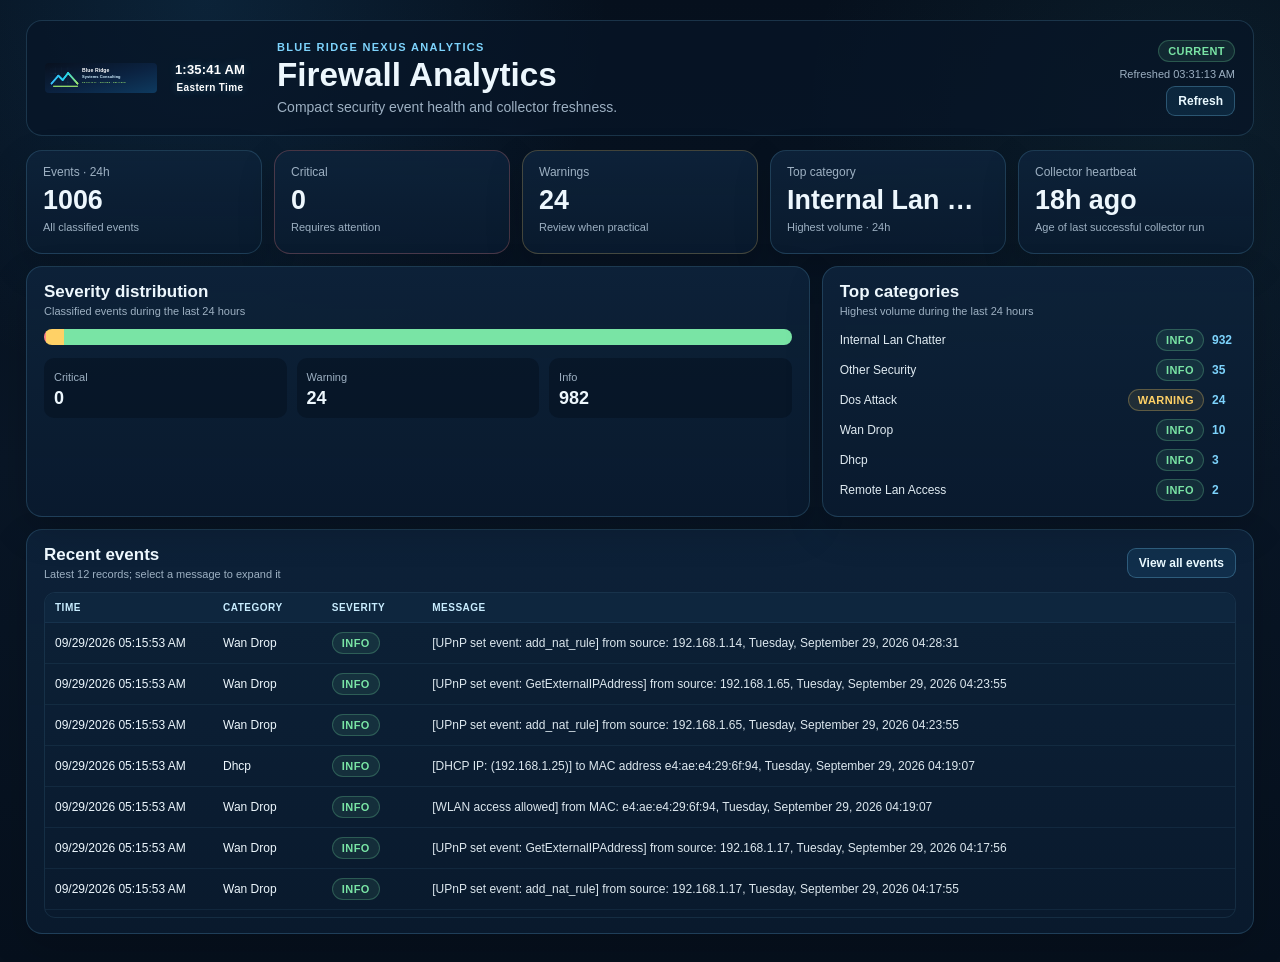
==== analytics-pages/firewall-analytics.html @ 3f3d046b "Refresh dashboard sites" ====
<!doctype html>
<html lang="en">
<head>
  <meta charset="utf-8">
  <meta name="viewport" content="width=device-width, initial-scale=1">
  <meta name="color-scheme" content="dark">
  <title>Firewall Analytics · Blue Ridge Nexus</title>
  <link rel="stylesheet" href="./assets/nexus-analytics.css">
  <script src="./assets/nexus-clock.js" defer></script>
</head>
<body>
  <a class="skip-link" href="#main-content">Skip to dashboard content</a>
  <div class="page-shell">
    <header class="app-header">
  <div class="brand-cluster">
    <img class="brand-logo" src="./assets/logo.svg" alt="Blue Ridge Systems">
    <div class="digital-clock" data-eastern-clock aria-label="Current Eastern Time">
      <time class="digital-clock-time" data-eastern-time>--:--:-- --</time>
      <span class="digital-clock-label">Eastern Time</span>
    </div>
  </div>

  <div class="header-copy">
    <p class="eyebrow">Blue Ridge Nexus Analytics</p>
    <h1>Firewall Analytics</h1>
    <p class="subtitle">Compact security event health and collector freshness.</p>
  </div>

  <div class="header-status">
    <span class="status-pill status-healthy">Current</span>
    <span class="refresh-meta">Refreshed <time datetime="2026-09-30T03:31:13-04:00">03:31:13 AM</time></span>
    <a class="refresh-button" href="./">Refresh</a>
  </div>
</header>
    <main id="main-content" tabindex="-1">
      
<section class="kpi-grid" aria-label="Firewall key performance indicators">
  <article class="kpi-card">
  <span class="kpi-label">Events · 24h</span>
  <strong class="kpi-value">1006</strong>
  <span class="kpi-context">All classified events</span>
</article><article class="kpi-card kpi-critical">
  <span class="kpi-label">Critical</span>
  <strong class="kpi-value">0</strong>
  <span class="kpi-context">Requires attention</span>
</article><article class="kpi-card kpi-warning">
  <span class="kpi-label">Warnings</span>
  <strong class="kpi-value">24</strong>
  <span class="kpi-context">Review when practical</span>
</article><article class="kpi-card">
  <span class="kpi-label">Top category</span>
  <strong class="kpi-value">Internal Lan Chatter</strong>
  <span class="kpi-context">Highest volume · 24h</span>
</article><article class="kpi-card kpi-healthy">
  <span class="kpi-label">Collector heartbeat</span>
  <strong class="kpi-value">18h ago</strong>
  <span class="kpi-context">Age of last successful collector run</span>
</article>
</section>

<section class="summary-grid" aria-label="Firewall event summary">
  <article class="panel">
    <div class="panel-heading">
      <div><h2>Severity distribution</h2><p>Classified events during the last 24 hours</p></div>
    </div>
    <div class="severity-bar" role="img" aria-label="Critical 0, warning 24, info 982">
      
      <span class="severity-segment severity-critical" style="width: 0.000%"></span>
      
      <span class="severity-segment severity-warning" style="width: 2.386%"></span>
      
      <span class="severity-segment severity-info" style="width: 97.614%"></span>
      
    </div>
    <div class="severity-legend">
      
      <div class="legend-item"><span>Critical</span><strong>0</strong></div>
      
      <div class="legend-item"><span>Warning</span><strong>24</strong></div>
      
      <div class="legend-item"><span>Info</span><strong>982</strong></div>
      
    </div>
  </article>

  <article class="panel">
    <div class="panel-heading"><div><h2>Top categories</h2><p>Highest volume during the last 24 hours</p></div></div>
    
    <ol class="category-list">
      
      <li class="category-row">
        <span class="category-name">Internal Lan Chatter</span>
        <span class="status-pill status-info">info</span>
        <strong class="category-count">932</strong>
      </li>
      
      <li class="category-row">
        <span class="category-name">Other Security</span>
        <span class="status-pill status-info">info</span>
        <strong class="category-count">35</strong>
      </li>
      
      <li class="category-row">
        <span class="category-name">Dos Attack</span>
        <span class="status-pill status-warning">warning</span>
        <strong class="category-count">24</strong>
      </li>
      
      <li class="category-row">
        <span class="category-name">Wan Drop</span>
        <span class="status-pill status-info">info</span>
        <strong class="category-count">10</strong>
      </li>
      
      <li class="category-row">
        <span class="category-name">Dhcp</span>
        <span class="status-pill status-info">info</span>
        <strong class="category-count">3</strong>
      </li>
      
      <li class="category-row">
        <span class="category-name">Remote Lan Access</span>
        <span class="status-pill status-info">info</span>
        <strong class="category-count">2</strong>
      </li>
      
    </ol>
    
  </article>
</section>

<section class="panel">
  <div class="panel-heading">
    <div><h2>Recent events</h2><p>Latest 12 records; select a message to expand it</p></div>
    <a class="button-link" href="#events">View all events</a>
  </div>
  
  <div class="table-scroll">
    <table>
      <thead><tr><th scope="col">Time</th><th scope="col">Category</th><th scope="col">Severity</th><th scope="col">Message</th></tr></thead>
      <tbody>
        
        <tr>
          <td class="time-cell"><time datetime="2026-09-29T05:15:53">09/29/2026 05:15:53 AM</time></td>
          <td>Wan Drop</td>
          <td><span class="status-pill status-info">info</span></td>
          <td class="message-cell"><button class="message-toggle" type="button" aria-expanded="false" title="Expand full message">[UPnP set event: add_nat_rule] from source: 192.168.1.14, Tuesday, September 29, 2026 04:28:31</button></td>
        </tr>
        
        <tr>
          <td class="time-cell"><time datetime="2026-09-29T05:15:53">09/29/2026 05:15:53 AM</time></td>
          <td>Wan Drop</td>
          <td><span class="status-pill status-info">info</span></td>
          <td class="message-cell"><button class="message-toggle" type="button" aria-expanded="false" title="Expand full message">[UPnP set event: GetExternalIPAddress] from source: 192.168.1.65, Tuesday, September 29, 2026 04:23:55</button></td>
        </tr>
        
        <tr>
          <td class="time-cell"><time datetime="2026-09-29T05:15:53">09/29/2026 05:15:53 AM</time></td>
          <td>Wan Drop</td>
          <td><span class="status-pill status-info">info</span></td>
          <td class="message-cell"><button class="message-toggle" type="button" aria-expanded="false" title="Expand full message">[UPnP set event: add_nat_rule] from source: 192.168.1.65, Tuesday, September 29, 2026 04:23:55</button></td>
        </tr>
        
        <tr>
          <td class="time-cell"><time datetime="2026-09-29T05:15:53">09/29/2026 05:15:53 AM</time></td>
          <td>Dhcp</td>
          <td><span class="status-pill status-info">info</span></td>
          <td class="message-cell"><button class="message-toggle" type="button" aria-expanded="false" title="Expand full message">[DHCP IP: (192.168.1.25)] to MAC address e4:ae:e4:29:6f:94, Tuesday, September 29, 2026 04:19:07</button></td>
        </tr>
        
        <tr>
          <td class="time-cell"><time datetime="2026-09-29T05:15:53">09/29/2026 05:15:53 AM</time></td>
          <td>Wan Drop</td>
          <td><span class="status-pill status-info">info</span></td>
          <td class="message-cell"><button class="message-toggle" type="button" aria-expanded="false" title="Expand full message">[WLAN access allowed] from MAC: e4:ae:e4:29:6f:94, Tuesday, September 29, 2026 04:19:07</button></td>
        </tr>
        
        <tr>
          <td class="time-cell"><time datetime="2026-09-29T05:15:53">09/29/2026 05:15:53 AM</time></td>
          <td>Wan Drop</td>
          <td><span class="status-pill status-info">info</span></td>
          <td class="message-cell"><button class="message-toggle" type="button" aria-expanded="false" title="Expand full message">[UPnP set event: GetExternalIPAddress] from source: 192.168.1.17, Tuesday, September 29, 2026 04:17:56</button></td>
        </tr>
        
        <tr>
          <td class="time-cell"><time datetime="2026-09-29T05:15:53">09/29/2026 05:15:53 AM</time></td>
          <td>Wan Drop</td>
          <td><span class="status-pill status-info">info</span></td>
          <td class="message-cell"><button class="message-toggle" type="button" aria-expanded="false" title="Expand full message">[UPnP set event: add_nat_rule] from source: 192.168.1.17, Tuesday, September 29, 2026 04:17:55</button></td>
        </tr>
        
        <tr>
          <td class="time-cell"><time datetime="2026-09-29T05:15:53">09/29/2026 05:15:53 AM</time></td>
          <td>Wan Drop</td>
          <td><span class="status-pill status-info">info</span></td>
          <td class="message-cell"><button class="message-toggle" type="button" aria-expanded="false" title="Expand full message">[UPnP set event: GetExternalIPAddress] from source: 192.168.1.46, Tuesday, September 29, 2026 04:13:02</button></td>
        </tr>
        
        <tr>
          <td class="time-cell"><time datetime="2026-09-29T05:15:53">09/29/2026 05:15:53 AM</time></td>
          <td>Wan Drop</td>
          <td><span class="status-pill status-info">info</span></td>
          <td class="message-cell"><button class="message-toggle" type="button" aria-expanded="false" title="Expand full message">[UPnP set event: add_nat_rule] from source: 192.168.1.46, Tuesday, September 29, 2026 04:13:02</button></td>
        </tr>
        
        <tr>
          <td class="time-cell"><time datetime="2026-09-29T05:15:53">09/29/2026 05:15:53 AM</time></td>
          <td>Wan Drop</td>
          <td><span class="status-pill status-info">info</span></td>
          <td class="message-cell"><button class="message-toggle" type="button" aria-expanded="false" title="Expand full message">[UPnP set event: GetExternalIPAddress] from source: 192.168.1.72, Tuesday, September 29, 2026 04:11:55</button></td>
        </tr>
        
        <tr>
          <td class="time-cell"><time datetime="2026-09-29T05:15:53">09/29/2026 05:15:53 AM</time></td>
          <td>Wan Drop</td>
          <td><span class="status-pill status-info">info</span></td>
          <td class="message-cell"><button class="message-toggle" type="button" aria-expanded="false" title="Expand full message">[UPnP set event: add_nat_rule] from source: 192.168.1.72, Tuesday, September 29, 2026 04:11:55</button></td>
        </tr>
        
        <tr>
          <td class="time-cell"><time datetime="2026-09-29T05:15:53">09/29/2026 05:15:53 AM</time></td>
          <td>Dhcp</td>
          <td><span class="status-pill status-info">info</span></td>
          <td class="message-cell"><button class="message-toggle" type="button" aria-expanded="false" title="Expand full message">[DHCP IP: (192.168.1.22)] to MAC address e4:ae:e4:29:6d:c5, Tuesday, September 29, 2026 04:09:08</button></td>
        </tr>
        
      </tbody>
    </table>
  </div>
  
</section>
<script src="./assets/firewall.js" defer></script>

    </main>
  </div>
</body>
</html>
---- analytics-pages/assets/nexus-analytics.css ----
:root {
  --bg: #06101d;
  --panel: rgba(10, 27, 47, 0.91);
  --panel-strong: rgba(13, 34, 57, 0.97);
  --line: rgba(125, 211, 252, 0.17);
  --text: #edf7fd;
  --muted: #9db0c2;
  --cyan: #7dd3fc;
  --green: #79e4a5;
  --yellow: #ffd166;
  --red: #ff8585;
  --radius: 16px;
}

* { box-sizing: border-box; }
html { background: var(--bg); }
body {
  margin: 0;
  min-height: 100vh;
  color: var(--text);
  font-family: -apple-system, BlinkMacSystemFont, "Segoe UI", Arial, sans-serif;
  background:
    radial-gradient(circle at 16% 0%, rgba(42, 142, 210, 0.15), transparent 28%),
    radial-gradient(circle at 92% 12%, rgba(75, 190, 200, 0.07), transparent 26%),
    linear-gradient(180deg, #06101d, #091626 48%, #06101d);
}
body::before {
  content: "";
  position: fixed;
  inset: 0;
  z-index: -1;
  pointer-events: none;
  background:
    linear-gradient(rgba(125, 211, 252, 0.025) 1px, transparent 1px),
    linear-gradient(90deg, rgba(125, 211, 252, 0.02) 1px, transparent 1px);
  background-size: 38px 38px;
  mask-image: linear-gradient(to bottom, #000, transparent 78%);
}
a { color: var(--cyan); }
.skip-link { position: fixed; left: 12px; top: -60px; z-index: 10; padding: 10px 14px; background: #fff; color: #07111f; }
.skip-link:focus { top: 12px; }
.page-shell { max-width: 1560px; margin: 0 auto; padding: 20px 26px 28px; }
.app-header {
  min-height: 116px;
  display: grid;
  grid-template-columns: 210px minmax(0, 1fr) auto;
  align-items: center;
  gap: 22px;
  margin-bottom: 14px;
  padding: 14px 18px;
  border: 1px solid var(--line);
  border-radius: var(--radius);
  background: rgba(7, 22, 39, 0.72);
}
.brand-cluster { display: flex; align-items: center; gap: 14px; }
.brand-logo { width: 112px; height: 76px; object-fit: contain; border-radius: 11px; }
.digital-clock { flex: 0 0 78px; width: 78px; color: #fff; text-align: center; text-shadow: 0 0 9px rgba(125, 211, 252, .32); }
.digital-clock-time { display: block; font-size: 13px; font-weight: 700; font-variant-numeric: tabular-nums; letter-spacing: .015em; line-height: 1.15; white-space: nowrap; }
.digital-clock-label { display: block; margin-top: 5px; font-size: 10px; font-weight: 600; letter-spacing: .035em; line-height: 1.1; white-space: nowrap; }
.eyebrow { margin: 0 0 5px; color: var(--cyan); text-transform: uppercase; letter-spacing: .12em; font-size: 11px; font-weight: 800; }
h1 { margin: 0; font-size: clamp(26px, 2.6vw, 36px); line-height: 1.05; }
.subtitle { margin: 7px 0 0; color: var(--muted); font-size: 14px; }
.header-status { display: grid; justify-items: end; gap: 6px; }
.status-pill { display: inline-flex; align-items: center; border: 1px solid; border-radius: 999px; padding: 4px 9px; font-size: 11px; font-weight: 800; text-transform: uppercase; letter-spacing: .04em; }
.status-healthy, .status-info { color: var(--green); border-color: rgba(121, 228, 165, .25); background: rgba(121, 228, 165, .09); }
.status-watch, .status-warning { color: var(--yellow); border-color: rgba(255, 209, 102, .27); background: rgba(255, 209, 102, .09); }
.status-critical, .status-stale { color: var(--red); border-color: rgba(255, 133, 133, .27); background: rgba(255, 133, 133, .09); }
.status-neutral { color: var(--muted); border-color: rgba(157, 176, 194, .25); background: rgba(157, 176, 194, .08); }
.refresh-meta { color: var(--muted); font-size: 11px; font-variant-numeric: tabular-nums; }
.refresh-button, .button-link { border: 1px solid rgba(125, 211, 252, .28); border-radius: 9px; padding: 7px 11px; background: rgba(40, 127, 180, .16); color: #eaf9ff; font: inherit; font-size: 12px; font-weight: 700; cursor: pointer; text-decoration: none; }
.refresh-button:hover, .button-link:hover { background: rgba(40, 127, 180, .29); }
.kpi-grid { display: grid; grid-template-columns: repeat(5, minmax(135px, 1fr)); gap: 12px; margin-bottom: 12px; }
.kpi-card, .panel { border: 1px solid var(--line); border-radius: var(--radius); background: linear-gradient(180deg, var(--panel-strong), var(--panel)); box-shadow: 0 14px 38px rgba(0, 0, 0, .16); }
.kpi-card { min-height: 104px; padding: 14px 16px; }
.kpi-label, .kpi-context { display: block; color: var(--muted); }
.kpi-label { font-size: 12px; }
.kpi-value { display: block; margin: 6px 0 5px; overflow: hidden; text-overflow: ellipsis; font-size: clamp(23px, 2.1vw, 31px); font-variant-numeric: tabular-nums; white-space: nowrap; }
.kpi-context { font-size: 11px; }
.kpi-critical { border-color: rgba(255, 133, 133, .25); }
.kpi-warning { border-color: rgba(255, 209, 102, .23); }
.summary-grid { display: grid; grid-template-columns: minmax(0, 1.45fr) minmax(290px, .8fr); gap: 12px; margin-bottom: 12px; }
.panel { min-width: 0; padding: 15px 17px; }
.panel-heading { display: flex; align-items: center; justify-content: space-between; gap: 14px; margin-bottom: 12px; }
.panel-heading h2 { margin: 0; font-size: 17px; }
.panel-heading p { margin: 3px 0 0; color: var(--muted); font-size: 11px; }
.severity-bar { display: flex; height: 16px; overflow: hidden; border-radius: 999px; background: rgba(255,255,255,.04); }
.severity-segment { min-width: 2px; }
.severity-critical { background: var(--red); } .severity-warning { background: var(--yellow); } .severity-info { background: var(--green); }
.severity-legend { display: grid; grid-template-columns: repeat(3, 1fr); gap: 10px; margin-top: 13px; }
.legend-item { padding: 9px 10px; border-radius: 10px; background: rgba(3, 13, 24, .42); }
.legend-item span { color: var(--muted); font-size: 11px; }
.legend-item strong { display: block; margin-top: 3px; font-size: 18px; font-variant-numeric: tabular-nums; }
.category-list { display: grid; gap: 8px; margin: 0; padding: 0; list-style: none; }
.category-row { display: grid; grid-template-columns: minmax(0, 1fr) auto minmax(24px, auto); gap: 8px; align-items: center; }
.category-name { overflow: hidden; text-overflow: ellipsis; color: #dfeaf1; font-size: 12px; white-space: nowrap; }
.category-count { color: var(--cyan); font-size: 12px; font-weight: 800; font-variant-numeric: tabular-nums; }
.table-scroll { max-height: 326px; overflow: auto; border: 1px solid rgba(125, 211, 252, .1); border-radius: 11px; }
table { width: 100%; border-collapse: separate; border-spacing: 0; font-size: 12px; }
th, td { padding: 9px 10px; border-bottom: 1px solid rgba(125, 211, 252, .07); text-align: left; vertical-align: middle; font-variant-numeric: tabular-nums; }
th { position: sticky; top: 0; z-index: 2; color: #c9edff; background: #0e263e; text-transform: uppercase; letter-spacing: .05em; font-size: 10px; }
tbody tr:hover td { background: rgba(125, 211, 252, .025); }
.time-cell { width: 168px; white-space: nowrap; }
.message-cell { min-width: 260px; }
.message-toggle { width: 100%; border: 0; padding: 0; overflow: hidden; color: #dce7ee; background: transparent; font: inherit; text-align: left; text-overflow: ellipsis; white-space: nowrap; cursor: pointer; }
.message-toggle[aria-expanded="true"] { white-space: normal; overflow-wrap: anywhere; }
.empty-state { padding: 28px; color: var(--muted); text-align: center; }
.archive-table .message-cell { white-space: normal; overflow-wrap: anywhere; }
.pagination { display: flex; justify-content: space-between; align-items: center; gap: 12px; margin-top: 13px; color: var(--muted); font-size: 12px; }
.pagination-links { display: flex; gap: 8px; }
.back-link { display: inline-block; margin-bottom: 12px; text-decoration: none; }
.history-scroll { max-height: 560px; }
.trend-chart { display: grid; gap: 7px; }
.trend-sample { display: grid; grid-template-columns: 42px repeat(3, minmax(0, 1fr)); align-items: center; gap: 8px; }
.trend-time { color: var(--muted); font-size: 10px; font-variant-numeric: tabular-nums; }
.trend-track { height: 7px; overflow: hidden; border-radius: 999px; background: rgba(255,255,255,.045); }
.trend-track i { display: block; height: 100%; border-radius: inherit; }
.trend-down { background: var(--cyan); }
.trend-up { background: var(--green); }
.trend-ping { background: var(--yellow); }
.trend-legend { display: flex; gap: 15px; margin-top: 12px; color: var(--muted); font-size: 10px; }
.trend-legend span::before { content: ""; display: inline-block; width: 7px; height: 7px; margin-right: 5px; border-radius: 50%; }
.legend-down::before { background: var(--cyan); } .legend-up::before { background: var(--green); } .legend-ping::before { background: var(--yellow); }
.detail-list { display: grid; gap: 0; margin: 0; }
.detail-list div { display: grid; grid-template-columns: minmax(100px, .8fr) minmax(0, 1.2fr); gap: 10px; padding: 7px 0; border-bottom: 1px solid rgba(125, 211, 252, .07); }
.detail-list div:last-child { border-bottom: 0; }
.detail-list dt { color: var(--muted); font-size: 11px; }
.detail-list dd { min-width: 0; margin: 0; overflow: hidden; color: #e6f3fa; font-size: 11px; font-weight: 700; text-align: right; text-overflow: ellipsis; white-space: nowrap; font-variant-numeric: tabular-nums; }
.comparison-grid { display: grid; grid-template-columns: repeat(4, minmax(0, 1fr)); gap: 9px; }
.comparison-card { min-width: 0; padding: 13px; border: 1px solid rgba(125, 211, 252, .1); border-radius: 11px; background: rgba(3, 13, 24, .38); }
.comparison-card span, .comparison-card small { display: block; color: var(--muted); font-size: 10px; }
.comparison-card strong { display: block; margin: 7px 0 5px; overflow: hidden; font-size: clamp(17px, 1.6vw, 23px); text-overflow: ellipsis; white-space: nowrap; font-variant-numeric: tabular-nums; }
.sr-only { position: absolute; width: 1px; height: 1px; padding: 0; margin: -1px; overflow: hidden; clip: rect(0,0,0,0); white-space: nowrap; border: 0; }
:focus-visible { outline: 2px solid #fff; outline-offset: 3px; }

@media (max-width: 1050px) {
  .app-header { grid-template-columns: 190px minmax(0, 1fr) auto; }
  .brand-logo { width: 96px; }
  .digital-clock { flex-basis: 76px; width: 76px; }
  .kpi-grid { grid-template-columns: repeat(3, 1fr); }
  .summary-grid { grid-template-columns: 1.2fr .8fr; }
}
@media (max-width: 760px) {
  .page-shell { padding: 13px; }
  .app-header { grid-template-columns: 1fr auto; min-height: 0; gap: 12px; }
  .brand-cluster { grid-column: 1; }
  .header-copy { grid-column: 1 / -1; grid-row: 2; }
  .header-status { grid-column: 2; grid-row: 1; }
  .kpi-grid { grid-template-columns: repeat(2, 1fr); }
  .summary-grid { grid-template-columns: 1fr; }
  .comparison-grid { grid-template-columns: repeat(2, 1fr); }
  .time-cell { width: auto; }
}
@media (max-width: 460px) {
  .brand-logo { width: 84px; height: 60px; }
  .digital-clock { flex-basis: 72px; width: 72px; }
  .digital-clock-time { font-size: 12px; }
  .header-status .refresh-meta { display: none; }
  .kpi-grid { grid-template-columns: 1fr 1fr; gap: 8px; }
  .kpi-card { min-height: 94px; padding: 12px; }
  .kpi-card:last-child { grid-column: 1 / -1; }
  .severity-legend { grid-template-columns: 1fr; }
  .trend-sample { grid-template-columns: 36px repeat(3, minmax(55px, 1fr)); }
  .trend-chart { overflow-x: auto; }
  .panel { padding: 13px; }
}
@media (prefers-reduced-motion: reduce) {
  *, *::before, *::after { scroll-behavior: auto !important; transition: none !important; animation: none !important; }
}
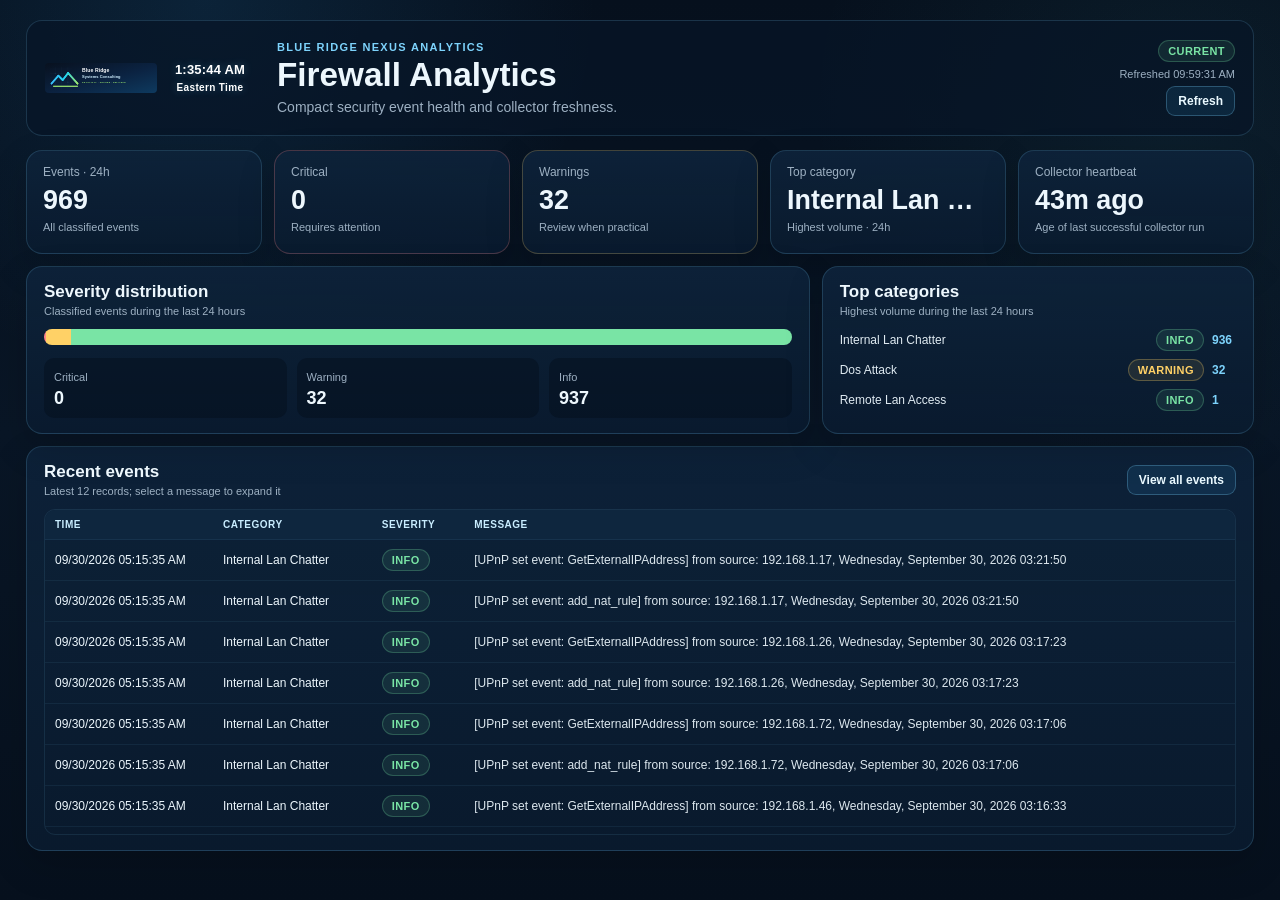
==== commit 231b9766: "Refresh dashboard sites" ====
--- a/analytics-pages/firewall-analytics.html
+++ b/analytics-pages/firewall-analytics.html
@@ -28,7 +28,7 @@
 
   <div class="header-status">
     <span class="status-pill status-healthy">Current</span>
-    <span class="refresh-meta">Refreshed <time datetime="2026-09-30T03:31:13-04:00">03:31:13 AM</time></span>
+    <span class="refresh-meta">Refreshed <time datetime="2026-09-30T09:59:31-04:00">09:59:31 AM</time></span>
     <a class="refresh-button" href="./">Refresh</a>
   </div>
 </header>
@@ -37,7 +37,7 @@
 <section class="kpi-grid" aria-label="Firewall key performance indicators">
   <article class="kpi-card">
   <span class="kpi-label">Events · 24h</span>
-  <strong class="kpi-value">1006</strong>
+  <strong class="kpi-value">969</strong>
   <span class="kpi-context">All classified events</span>
 </article><article class="kpi-card kpi-critical">
   <span class="kpi-label">Critical</span>
@@ -45,7 +45,7 @@
   <span class="kpi-context">Requires attention</span>
 </article><article class="kpi-card kpi-warning">
   <span class="kpi-label">Warnings</span>
-  <strong class="kpi-value">24</strong>
+  <strong class="kpi-value">32</strong>
   <span class="kpi-context">Review when practical</span>
 </article><article class="kpi-card">
   <span class="kpi-label">Top category</span>
@@ -53,7 +53,7 @@
   <span class="kpi-context">Highest volume · 24h</span>
 </article><article class="kpi-card kpi-healthy">
   <span class="kpi-label">Collector heartbeat</span>
-  <strong class="kpi-value">18h ago</strong>
+  <strong class="kpi-value">43m ago</strong>
   <span class="kpi-context">Age of last successful collector run</span>
 </article>
 </section>
@@ -63,22 +63,22 @@
     <div class="panel-heading">
       <div><h2>Severity distribution</h2><p>Classified events during the last 24 hours</p></div>
     </div>
-    <div class="severity-bar" role="img" aria-label="Critical 0, warning 24, info 982">
+    <div class="severity-bar" role="img" aria-label="Critical 0, warning 32, info 937">
       
       <span class="severity-segment severity-critical" style="width: 0.000%"></span>
       
-      <span class="severity-segment severity-warning" style="width: 2.386%"></span>
-      
-      <span class="severity-segment severity-info" style="width: 97.614%"></span>
+      <span class="severity-segment severity-warning" style="width: 3.302%"></span>
+      
+      <span class="severity-segment severity-info" style="width: 96.698%"></span>
       
     </div>
     <div class="severity-legend">
       
       <div class="legend-item"><span>Critical</span><strong>0</strong></div>
       
-      <div class="legend-item"><span>Warning</span><strong>24</strong></div>
-      
-      <div class="legend-item"><span>Info</span><strong>982</strong></div>
+      <div class="legend-item"><span>Warning</span><strong>32</strong></div>
+      
+      <div class="legend-item"><span>Info</span><strong>937</strong></div>
       
     </div>
   </article>
@@ -91,37 +91,19 @@
       <li class="category-row">
         <span class="category-name">Internal Lan Chatter</span>
         <span class="status-pill status-info">info</span>
-        <strong class="category-count">932</strong>
-      </li>
-      
-      <li class="category-row">
-        <span class="category-name">Other Security</span>
-        <span class="status-pill status-info">info</span>
-        <strong class="category-count">35</strong>
+        <strong class="category-count">936</strong>
       </li>
       
       <li class="category-row">
         <span class="category-name">Dos Attack</span>
         <span class="status-pill status-warning">warning</span>
-        <strong class="category-count">24</strong>
-      </li>
-      
-      <li class="category-row">
-        <span class="category-name">Wan Drop</span>
-        <span class="status-pill status-info">info</span>
-        <strong class="category-count">10</strong>
-      </li>
-      
-      <li class="category-row">
-        <span class="category-name">Dhcp</span>
-        <span class="status-pill status-info">info</span>
-        <strong class="category-count">3</strong>
+        <strong class="category-count">32</strong>
       </li>
       
       <li class="category-row">
         <span class="category-name">Remote Lan Access</span>
         <span class="status-pill status-info">info</span>
-        <strong class="category-count">2</strong>
+        <strong class="category-count">1</strong>
       </li>
       
     </ol>
@@ -141,87 +123,87 @@
       <tbody>
         
         <tr>
-          <td class="time-cell"><time datetime="2026-09-29T05:15:53">09/29/2026 05:15:53 AM</time></td>
-          <td>Wan Drop</td>
-          <td><span class="status-pill status-info">info</span></td>
-          <td class="message-cell"><button class="message-toggle" type="button" aria-expanded="false" title="Expand full message">[UPnP set event: add_nat_rule] from source: 192.168.1.14, Tuesday, September 29, 2026 04:28:31</button></td>
-        </tr>
-        
-        <tr>
-          <td class="time-cell"><time datetime="2026-09-29T05:15:53">09/29/2026 05:15:53 AM</time></td>
-          <td>Wan Drop</td>
-          <td><span class="status-pill status-info">info</span></td>
-          <td class="message-cell"><button class="message-toggle" type="button" aria-expanded="false" title="Expand full message">[UPnP set event: GetExternalIPAddress] from source: 192.168.1.65, Tuesday, September 29, 2026 04:23:55</button></td>
-        </tr>
-        
-        <tr>
-          <td class="time-cell"><time datetime="2026-09-29T05:15:53">09/29/2026 05:15:53 AM</time></td>
-          <td>Wan Drop</td>
-          <td><span class="status-pill status-info">info</span></td>
-          <td class="message-cell"><button class="message-toggle" type="button" aria-expanded="false" title="Expand full message">[UPnP set event: add_nat_rule] from source: 192.168.1.65, Tuesday, September 29, 2026 04:23:55</button></td>
-        </tr>
-        
-        <tr>
-          <td class="time-cell"><time datetime="2026-09-29T05:15:53">09/29/2026 05:15:53 AM</time></td>
-          <td>Dhcp</td>
-          <td><span class="status-pill status-info">info</span></td>
-          <td class="message-cell"><button class="message-toggle" type="button" aria-expanded="false" title="Expand full message">[DHCP IP: (192.168.1.25)] to MAC address e4:ae:e4:29:6f:94, Tuesday, September 29, 2026 04:19:07</button></td>
-        </tr>
-        
-        <tr>
-          <td class="time-cell"><time datetime="2026-09-29T05:15:53">09/29/2026 05:15:53 AM</time></td>
-          <td>Wan Drop</td>
-          <td><span class="status-pill status-info">info</span></td>
-          <td class="message-cell"><button class="message-toggle" type="button" aria-expanded="false" title="Expand full message">[WLAN access allowed] from MAC: e4:ae:e4:29:6f:94, Tuesday, September 29, 2026 04:19:07</button></td>
-        </tr>
-        
-        <tr>
-          <td class="time-cell"><time datetime="2026-09-29T05:15:53">09/29/2026 05:15:53 AM</time></td>
-          <td>Wan Drop</td>
-          <td><span class="status-pill status-info">info</span></td>
-          <td class="message-cell"><button class="message-toggle" type="button" aria-expanded="false" title="Expand full message">[UPnP set event: GetExternalIPAddress] from source: 192.168.1.17, Tuesday, September 29, 2026 04:17:56</button></td>
-        </tr>
-        
-        <tr>
-          <td class="time-cell"><time datetime="2026-09-29T05:15:53">09/29/2026 05:15:53 AM</time></td>
-          <td>Wan Drop</td>
-          <td><span class="status-pill status-info">info</span></td>
-          <td class="message-cell"><button class="message-toggle" type="button" aria-expanded="false" title="Expand full message">[UPnP set event: add_nat_rule] from source: 192.168.1.17, Tuesday, September 29, 2026 04:17:55</button></td>
-        </tr>
-        
-        <tr>
-          <td class="time-cell"><time datetime="2026-09-29T05:15:53">09/29/2026 05:15:53 AM</time></td>
-          <td>Wan Drop</td>
-          <td><span class="status-pill status-info">info</span></td>
-          <td class="message-cell"><button class="message-toggle" type="button" aria-expanded="false" title="Expand full message">[UPnP set event: GetExternalIPAddress] from source: 192.168.1.46, Tuesday, September 29, 2026 04:13:02</button></td>
-        </tr>
-        
-        <tr>
-          <td class="time-cell"><time datetime="2026-09-29T05:15:53">09/29/2026 05:15:53 AM</time></td>
-          <td>Wan Drop</td>
-          <td><span class="status-pill status-info">info</span></td>
-          <td class="message-cell"><button class="message-toggle" type="button" aria-expanded="false" title="Expand full message">[UPnP set event: add_nat_rule] from source: 192.168.1.46, Tuesday, September 29, 2026 04:13:02</button></td>
-        </tr>
-        
-        <tr>
-          <td class="time-cell"><time datetime="2026-09-29T05:15:53">09/29/2026 05:15:53 AM</time></td>
-          <td>Wan Drop</td>
-          <td><span class="status-pill status-info">info</span></td>
-          <td class="message-cell"><button class="message-toggle" type="button" aria-expanded="false" title="Expand full message">[UPnP set event: GetExternalIPAddress] from source: 192.168.1.72, Tuesday, September 29, 2026 04:11:55</button></td>
-        </tr>
-        
-        <tr>
-          <td class="time-cell"><time datetime="2026-09-29T05:15:53">09/29/2026 05:15:53 AM</time></td>
-          <td>Wan Drop</td>
-          <td><span class="status-pill status-info">info</span></td>
-          <td class="message-cell"><button class="message-toggle" type="button" aria-expanded="false" title="Expand full message">[UPnP set event: add_nat_rule] from source: 192.168.1.72, Tuesday, September 29, 2026 04:11:55</button></td>
-        </tr>
-        
-        <tr>
-          <td class="time-cell"><time datetime="2026-09-29T05:15:53">09/29/2026 05:15:53 AM</time></td>
-          <td>Dhcp</td>
-          <td><span class="status-pill status-info">info</span></td>
-          <td class="message-cell"><button class="message-toggle" type="button" aria-expanded="false" title="Expand full message">[DHCP IP: (192.168.1.22)] to MAC address e4:ae:e4:29:6d:c5, Tuesday, September 29, 2026 04:09:08</button></td>
+          <td class="time-cell"><time datetime="2026-09-30T05:15:35">09/30/2026 05:15:35 AM</time></td>
+          <td>Internal Lan Chatter</td>
+          <td><span class="status-pill status-info">info</span></td>
+          <td class="message-cell"><button class="message-toggle" type="button" aria-expanded="false" title="Expand full message">[UPnP set event: GetExternalIPAddress] from source: 192.168.1.17, Wednesday, September 30, 2026 03:21:50</button></td>
+        </tr>
+        
+        <tr>
+          <td class="time-cell"><time datetime="2026-09-30T05:15:35">09/30/2026 05:15:35 AM</time></td>
+          <td>Internal Lan Chatter</td>
+          <td><span class="status-pill status-info">info</span></td>
+          <td class="message-cell"><button class="message-toggle" type="button" aria-expanded="false" title="Expand full message">[UPnP set event: add_nat_rule] from source: 192.168.1.17, Wednesday, September 30, 2026 03:21:50</button></td>
+        </tr>
+        
+        <tr>
+          <td class="time-cell"><time datetime="2026-09-30T05:15:35">09/30/2026 05:15:35 AM</time></td>
+          <td>Internal Lan Chatter</td>
+          <td><span class="status-pill status-info">info</span></td>
+          <td class="message-cell"><button class="message-toggle" type="button" aria-expanded="false" title="Expand full message">[UPnP set event: GetExternalIPAddress] from source: 192.168.1.26, Wednesday, September 30, 2026 03:17:23</button></td>
+        </tr>
+        
+        <tr>
+          <td class="time-cell"><time datetime="2026-09-30T05:15:35">09/30/2026 05:15:35 AM</time></td>
+          <td>Internal Lan Chatter</td>
+          <td><span class="status-pill status-info">info</span></td>
+          <td class="message-cell"><button class="message-toggle" type="button" aria-expanded="false" title="Expand full message">[UPnP set event: add_nat_rule] from source: 192.168.1.26, Wednesday, September 30, 2026 03:17:23</button></td>
+        </tr>
+        
+        <tr>
+          <td class="time-cell"><time datetime="2026-09-30T05:15:35">09/30/2026 05:15:35 AM</time></td>
+          <td>Internal Lan Chatter</td>
+          <td><span class="status-pill status-info">info</span></td>
+          <td class="message-cell"><button class="message-toggle" type="button" aria-expanded="false" title="Expand full message">[UPnP set event: GetExternalIPAddress] from source: 192.168.1.72, Wednesday, September 30, 2026 03:17:06</button></td>
+        </tr>
+        
+        <tr>
+          <td class="time-cell"><time datetime="2026-09-30T05:15:35">09/30/2026 05:15:35 AM</time></td>
+          <td>Internal Lan Chatter</td>
+          <td><span class="status-pill status-info">info</span></td>
+          <td class="message-cell"><button class="message-toggle" type="button" aria-expanded="false" title="Expand full message">[UPnP set event: add_nat_rule] from source: 192.168.1.72, Wednesday, September 30, 2026 03:17:06</button></td>
+        </tr>
+        
+        <tr>
+          <td class="time-cell"><time datetime="2026-09-30T05:15:35">09/30/2026 05:15:35 AM</time></td>
+          <td>Internal Lan Chatter</td>
+          <td><span class="status-pill status-info">info</span></td>
+          <td class="message-cell"><button class="message-toggle" type="button" aria-expanded="false" title="Expand full message">[UPnP set event: GetExternalIPAddress] from source: 192.168.1.46, Wednesday, September 30, 2026 03:16:33</button></td>
+        </tr>
+        
+        <tr>
+          <td class="time-cell"><time datetime="2026-09-30T05:15:35">09/30/2026 05:15:35 AM</time></td>
+          <td>Internal Lan Chatter</td>
+          <td><span class="status-pill status-info">info</span></td>
+          <td class="message-cell"><button class="message-toggle" type="button" aria-expanded="false" title="Expand full message">[UPnP set event: add_nat_rule] from source: 192.168.1.46, Wednesday, September 30, 2026 03:16:33</button></td>
+        </tr>
+        
+        <tr>
+          <td class="time-cell"><time datetime="2026-09-30T05:15:35">09/30/2026 05:15:35 AM</time></td>
+          <td>Internal Lan Chatter</td>
+          <td><span class="status-pill status-info">info</span></td>
+          <td class="message-cell"><button class="message-toggle" type="button" aria-expanded="false" title="Expand full message">[UPnP set event: GetExternalIPAddress] from source: 192.168.1.35, Wednesday, September 30, 2026 03:06:21</button></td>
+        </tr>
+        
+        <tr>
+          <td class="time-cell"><time datetime="2026-09-30T05:15:35">09/30/2026 05:15:35 AM</time></td>
+          <td>Internal Lan Chatter</td>
+          <td><span class="status-pill status-info">info</span></td>
+          <td class="message-cell"><button class="message-toggle" type="button" aria-expanded="false" title="Expand full message">[UPnP set event: add_nat_rule] from source: 192.168.1.35, Wednesday, September 30, 2026 03:06:21</button></td>
+        </tr>
+        
+        <tr>
+          <td class="time-cell"><time datetime="2026-09-30T05:15:35">09/30/2026 05:15:35 AM</time></td>
+          <td>Internal Lan Chatter</td>
+          <td><span class="status-pill status-info">info</span></td>
+          <td class="message-cell"><button class="message-toggle" type="button" aria-expanded="false" title="Expand full message">[UPnP set event: GetExternalIPAddress] from source: 192.168.1.51, Wednesday, September 30, 2026 03:04:49</button></td>
+        </tr>
+        
+        <tr>
+          <td class="time-cell"><time datetime="2026-09-30T05:15:35">09/30/2026 05:15:35 AM</time></td>
+          <td>Internal Lan Chatter</td>
+          <td><span class="status-pill status-info">info</span></td>
+          <td class="message-cell"><button class="message-toggle" type="button" aria-expanded="false" title="Expand full message">[UPnP set event: add_nat_rule] from source: 192.168.1.51, Wednesday, September 30, 2026 03:04:49</button></td>
         </tr>
         
       </tbody>
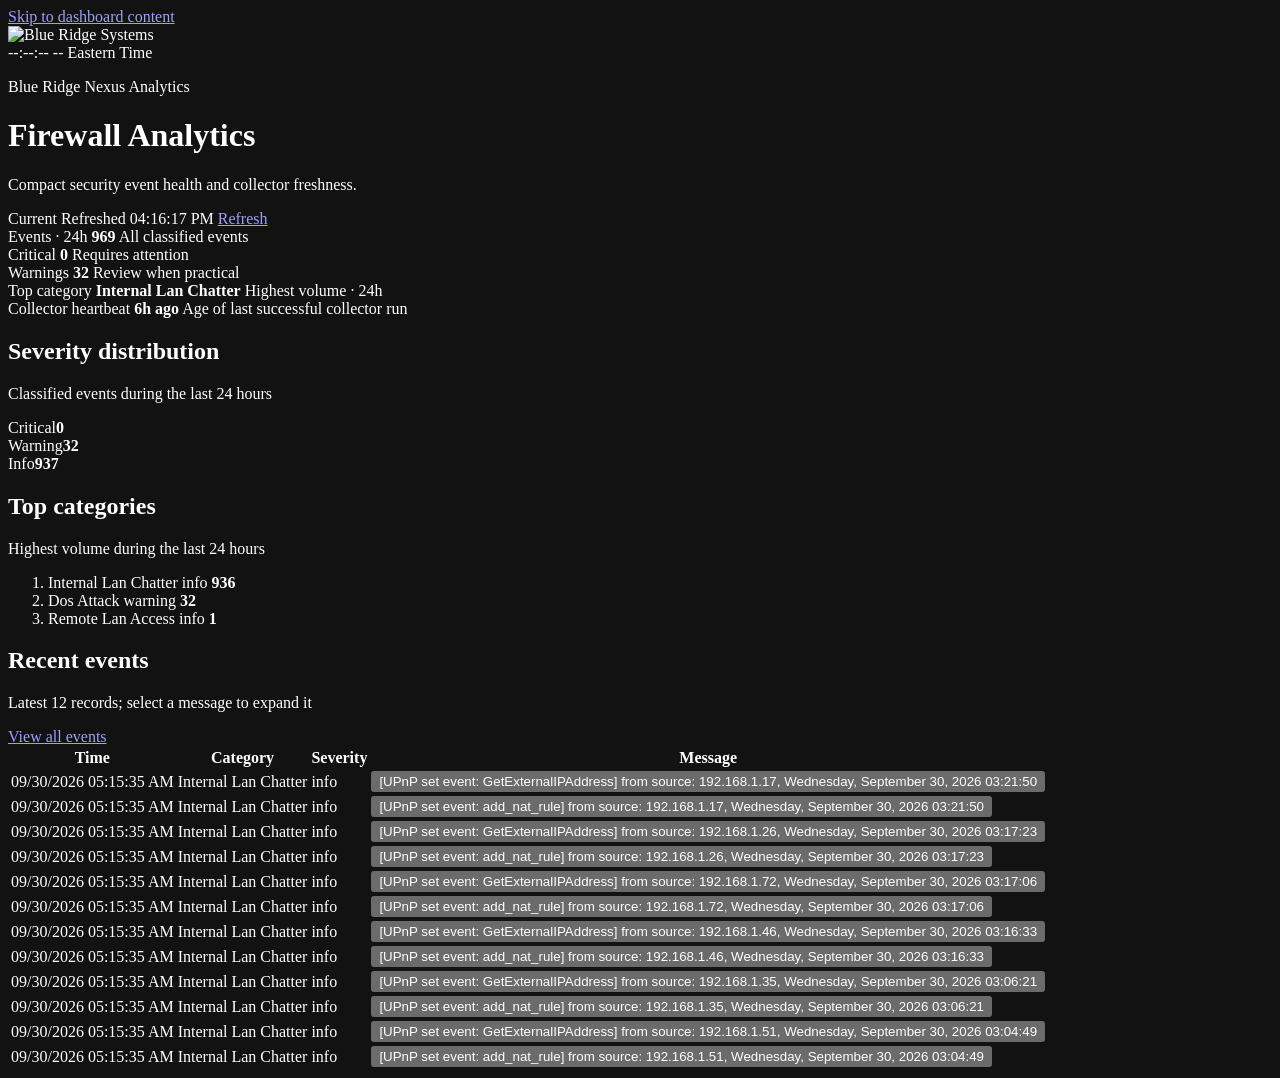
==== commit fb2b7462: "Refresh dashboard sites" ====
--- a/analytics-pages/firewall-analytics.html
+++ b/analytics-pages/firewall-analytics.html
@@ -28,7 +28,7 @@
 
   <div class="header-status">
     <span class="status-pill status-healthy">Current</span>
-    <span class="refresh-meta">Refreshed <time datetime="2026-09-30T09:59:31-04:00">09:59:31 AM</time></span>
+    <span class="refresh-meta">Refreshed <time datetime="2026-09-30T16:16:17-04:00">04:16:17 PM</time></span>
     <a class="refresh-button" href="./">Refresh</a>
   </div>
 </header>
@@ -53,7 +53,7 @@
   <span class="kpi-context">Highest volume · 24h</span>
 </article><article class="kpi-card kpi-healthy">
   <span class="kpi-label">Collector heartbeat</span>
-  <strong class="kpi-value">43m ago</strong>
+  <strong class="kpi-value">6h ago</strong>
   <span class="kpi-context">Age of last successful collector run</span>
 </article>
 </section>
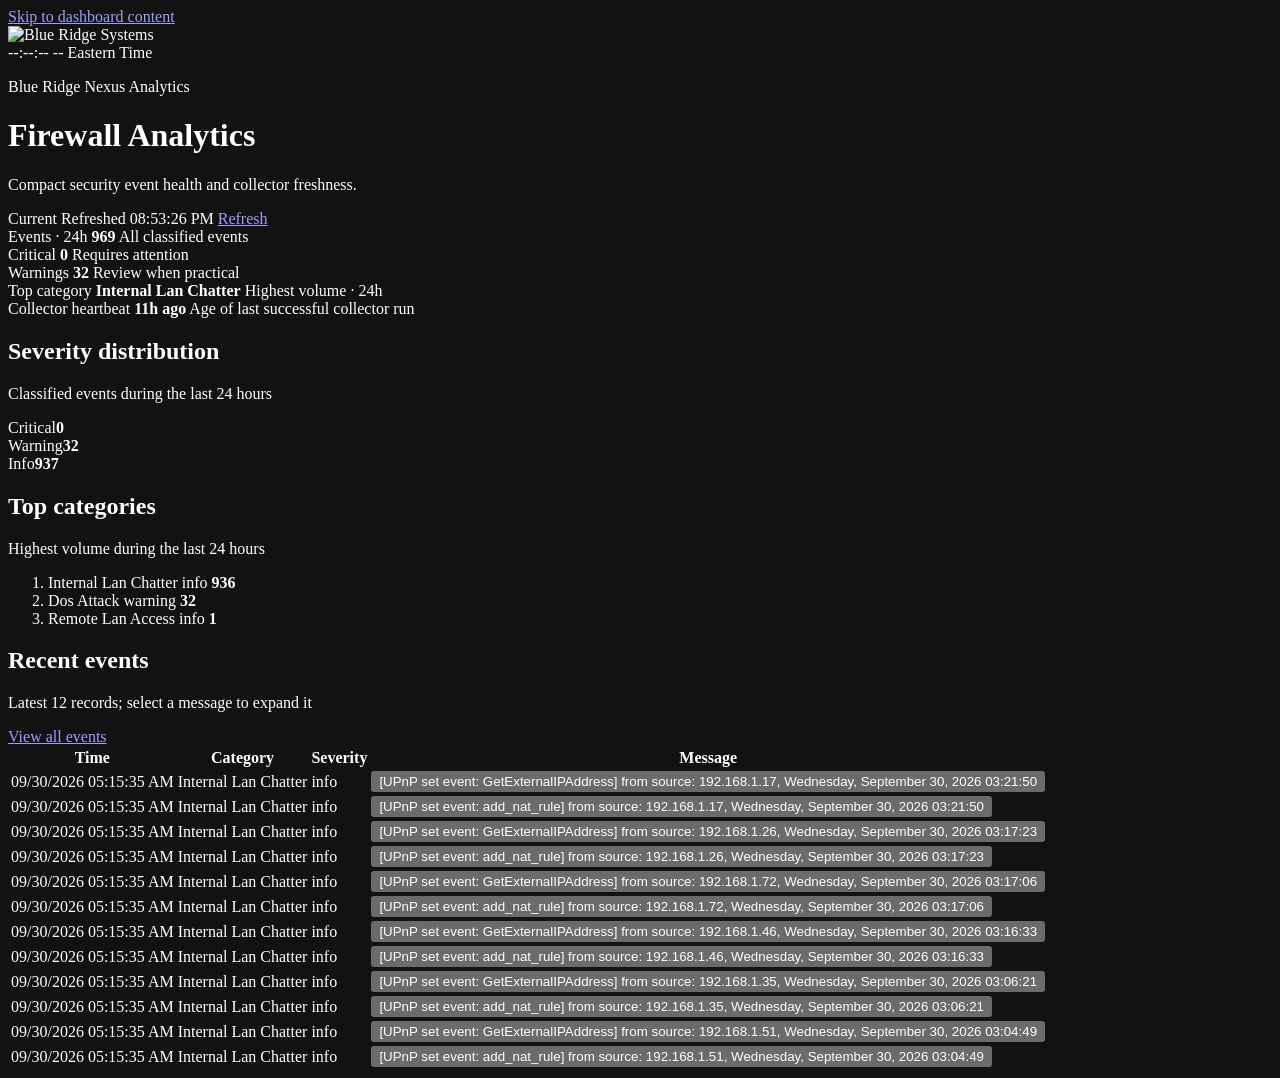
==== commit 0cada4ea: "Refresh dashboard sites" ====
--- a/analytics-pages/firewall-analytics.html
+++ b/analytics-pages/firewall-analytics.html
@@ -28,7 +28,7 @@
 
   <div class="header-status">
     <span class="status-pill status-healthy">Current</span>
-    <span class="refresh-meta">Refreshed <time datetime="2026-09-30T16:16:17-04:00">04:16:17 PM</time></span>
+    <span class="refresh-meta">Refreshed <time datetime="2026-09-30T20:53:26-04:00">08:53:26 PM</time></span>
     <a class="refresh-button" href="./">Refresh</a>
   </div>
 </header>
@@ -53,7 +53,7 @@
   <span class="kpi-context">Highest volume · 24h</span>
 </article><article class="kpi-card kpi-healthy">
   <span class="kpi-label">Collector heartbeat</span>
-  <strong class="kpi-value">6h ago</strong>
+  <strong class="kpi-value">11h ago</strong>
   <span class="kpi-context">Age of last successful collector run</span>
 </article>
 </section>
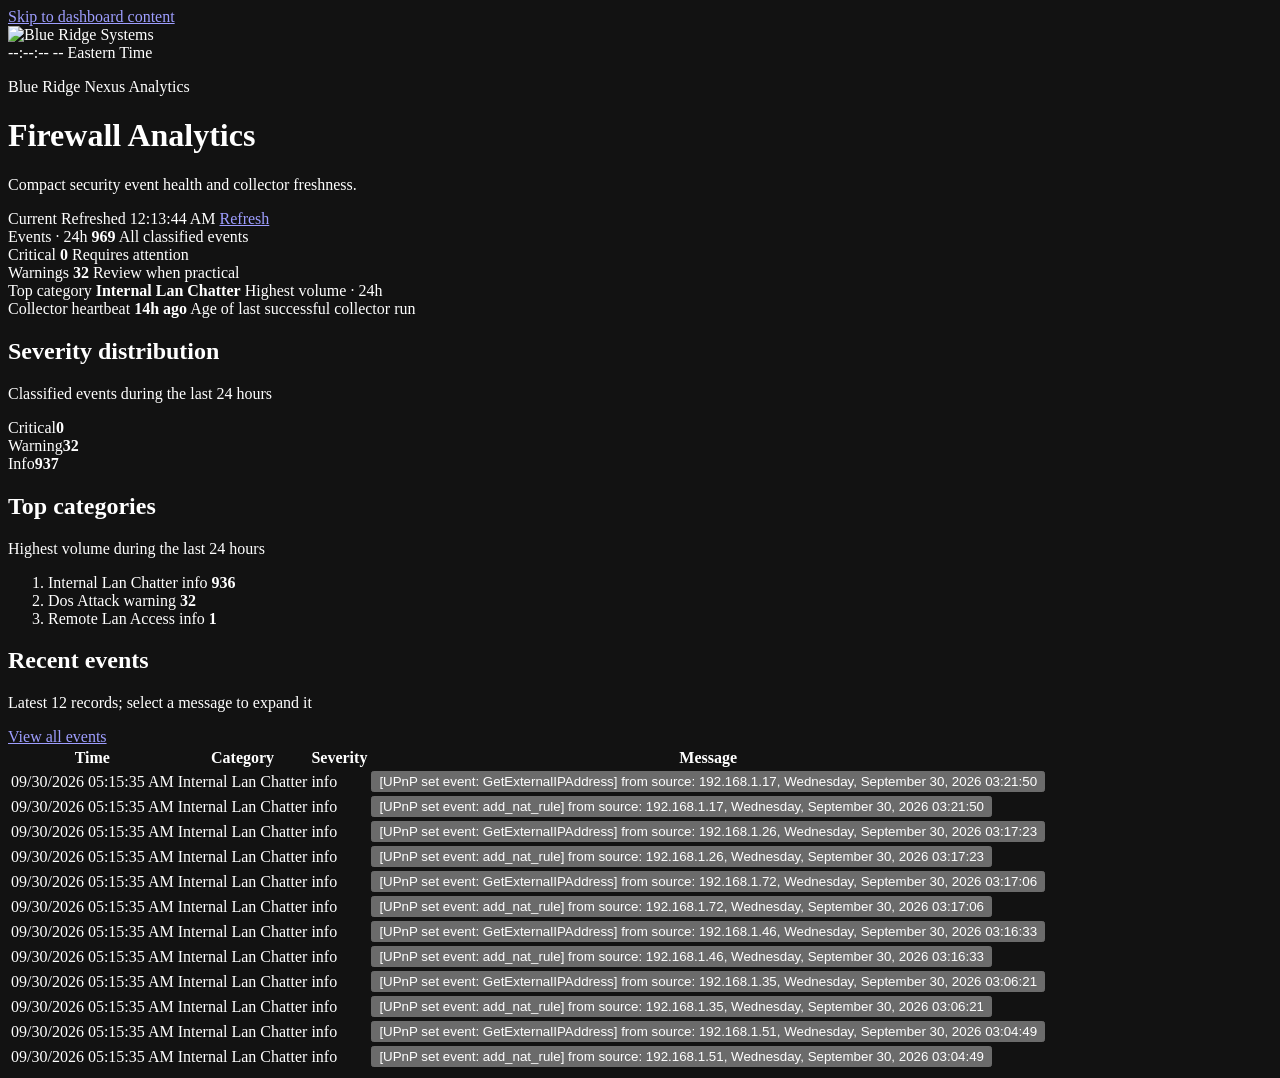
==== commit a43b740f: "Refresh dashboard sites" ====
--- a/analytics-pages/firewall-analytics.html
+++ b/analytics-pages/firewall-analytics.html
@@ -28,7 +28,7 @@
 
   <div class="header-status">
     <span class="status-pill status-healthy">Current</span>
-    <span class="refresh-meta">Refreshed <time datetime="2026-09-30T20:53:26-04:00">08:53:26 PM</time></span>
+    <span class="refresh-meta">Refreshed <time datetime="2026-10-01T00:13:44-04:00">12:13:44 AM</time></span>
     <a class="refresh-button" href="./">Refresh</a>
   </div>
 </header>
@@ -53,7 +53,7 @@
   <span class="kpi-context">Highest volume · 24h</span>
 </article><article class="kpi-card kpi-healthy">
   <span class="kpi-label">Collector heartbeat</span>
-  <strong class="kpi-value">11h ago</strong>
+  <strong class="kpi-value">14h ago</strong>
   <span class="kpi-context">Age of last successful collector run</span>
 </article>
 </section>
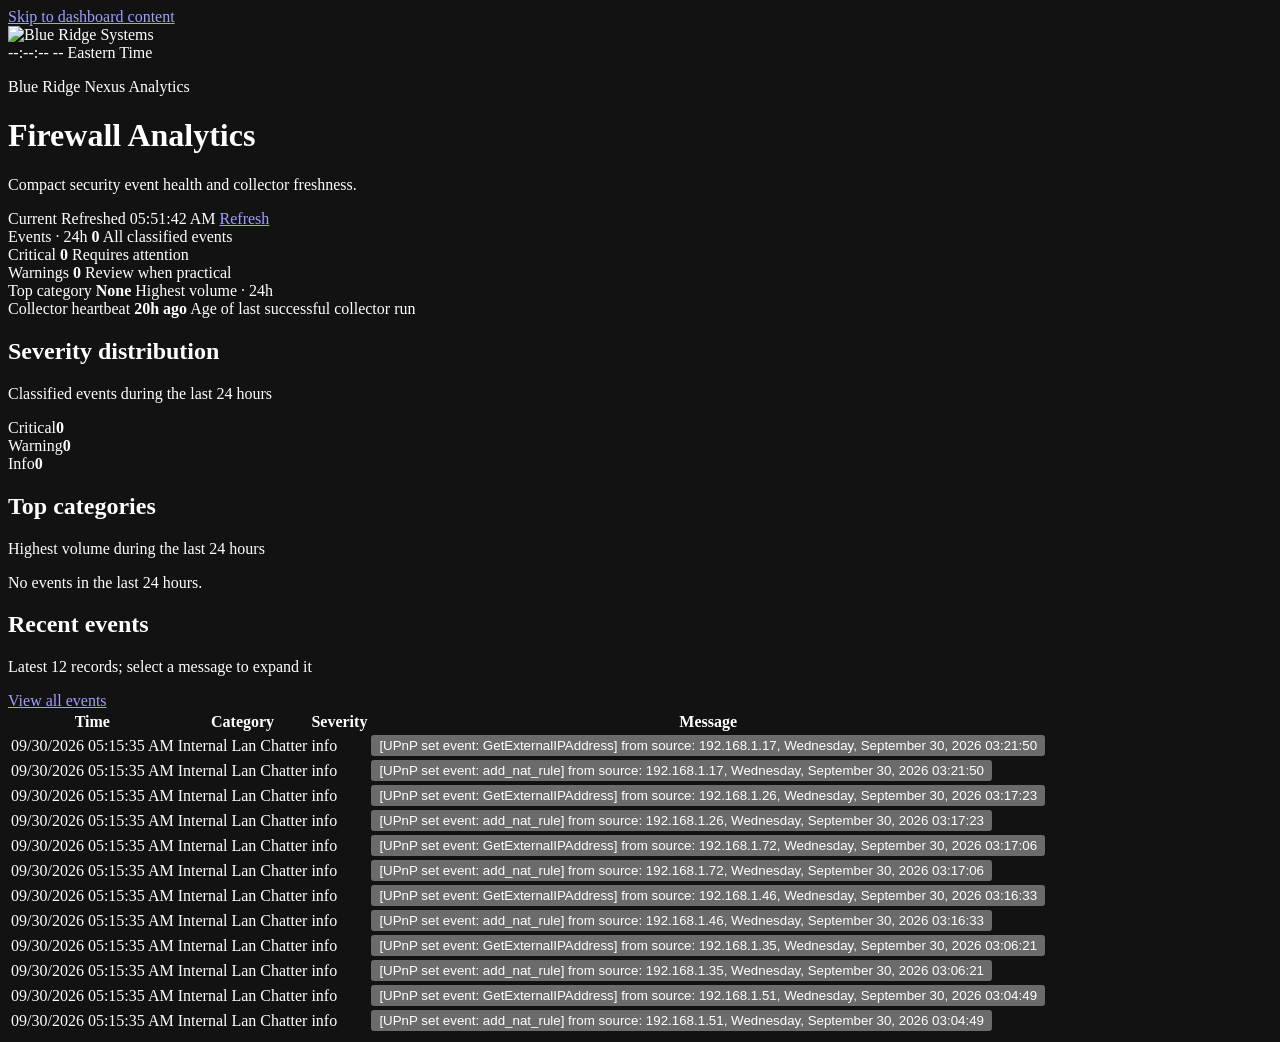
==== commit fa10ee3b: "Refresh dashboard sites" ====
--- a/analytics-pages/firewall-analytics.html
+++ b/analytics-pages/firewall-analytics.html
@@ -28,7 +28,7 @@
 
   <div class="header-status">
     <span class="status-pill status-healthy">Current</span>
-    <span class="refresh-meta">Refreshed <time datetime="2026-10-01T00:13:44-04:00">12:13:44 AM</time></span>
+    <span class="refresh-meta">Refreshed <time datetime="2026-10-01T05:51:42-04:00">05:51:42 AM</time></span>
     <a class="refresh-button" href="./">Refresh</a>
   </div>
 </header>
@@ -37,7 +37,7 @@
 <section class="kpi-grid" aria-label="Firewall key performance indicators">
   <article class="kpi-card">
   <span class="kpi-label">Events · 24h</span>
-  <strong class="kpi-value">969</strong>
+  <strong class="kpi-value">0</strong>
   <span class="kpi-context">All classified events</span>
 </article><article class="kpi-card kpi-critical">
   <span class="kpi-label">Critical</span>
@@ -45,15 +45,15 @@
   <span class="kpi-context">Requires attention</span>
 </article><article class="kpi-card kpi-warning">
   <span class="kpi-label">Warnings</span>
-  <strong class="kpi-value">32</strong>
+  <strong class="kpi-value">0</strong>
   <span class="kpi-context">Review when practical</span>
 </article><article class="kpi-card">
   <span class="kpi-label">Top category</span>
-  <strong class="kpi-value">Internal Lan Chatter</strong>
+  <strong class="kpi-value">None</strong>
   <span class="kpi-context">Highest volume · 24h</span>
 </article><article class="kpi-card kpi-healthy">
   <span class="kpi-label">Collector heartbeat</span>
-  <strong class="kpi-value">14h ago</strong>
+  <strong class="kpi-value">20h ago</strong>
   <span class="kpi-context">Age of last successful collector run</span>
 </article>
 </section>
@@ -63,51 +63,29 @@
     <div class="panel-heading">
       <div><h2>Severity distribution</h2><p>Classified events during the last 24 hours</p></div>
     </div>
-    <div class="severity-bar" role="img" aria-label="Critical 0, warning 32, info 937">
+    <div class="severity-bar" role="img" aria-label="Critical 0, warning 0, info 0">
       
       <span class="severity-segment severity-critical" style="width: 0.000%"></span>
       
-      <span class="severity-segment severity-warning" style="width: 3.302%"></span>
+      <span class="severity-segment severity-warning" style="width: 0.000%"></span>
       
-      <span class="severity-segment severity-info" style="width: 96.698%"></span>
+      <span class="severity-segment severity-info" style="width: 0.000%"></span>
       
     </div>
     <div class="severity-legend">
       
       <div class="legend-item"><span>Critical</span><strong>0</strong></div>
       
-      <div class="legend-item"><span>Warning</span><strong>32</strong></div>
+      <div class="legend-item"><span>Warning</span><strong>0</strong></div>
       
-      <div class="legend-item"><span>Info</span><strong>937</strong></div>
+      <div class="legend-item"><span>Info</span><strong>0</strong></div>
       
     </div>
   </article>
 
   <article class="panel">
     <div class="panel-heading"><div><h2>Top categories</h2><p>Highest volume during the last 24 hours</p></div></div>
-    
-    <ol class="category-list">
-      
-      <li class="category-row">
-        <span class="category-name">Internal Lan Chatter</span>
-        <span class="status-pill status-info">info</span>
-        <strong class="category-count">936</strong>
-      </li>
-      
-      <li class="category-row">
-        <span class="category-name">Dos Attack</span>
-        <span class="status-pill status-warning">warning</span>
-        <strong class="category-count">32</strong>
-      </li>
-      
-      <li class="category-row">
-        <span class="category-name">Remote Lan Access</span>
-        <span class="status-pill status-info">info</span>
-        <strong class="category-count">1</strong>
-      </li>
-      
-    </ol>
-    
+    <div class="empty-state">No events in the last 24 hours.</div>
   </article>
 </section>
 
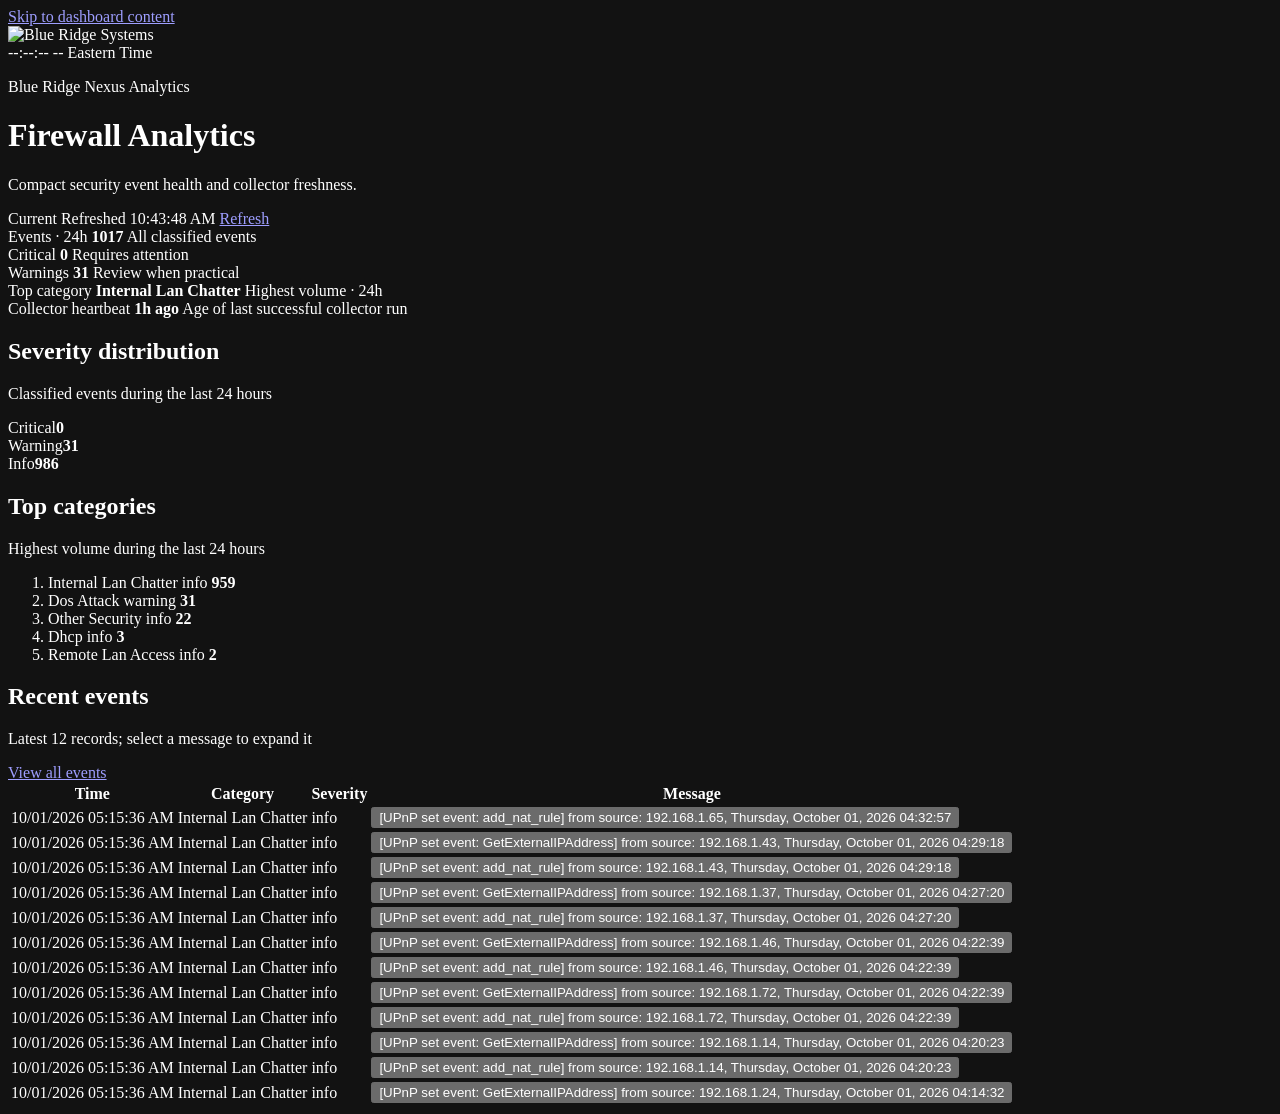
==== commit a17f408a: "Refresh dashboard sites" ====
--- a/analytics-pages/firewall-analytics.html
+++ b/analytics-pages/firewall-analytics.html
@@ -28,7 +28,7 @@
 
   <div class="header-status">
     <span class="status-pill status-healthy">Current</span>
-    <span class="refresh-meta">Refreshed <time datetime="2026-10-01T05:51:42-04:00">05:51:42 AM</time></span>
+    <span class="refresh-meta">Refreshed <time datetime="2026-10-01T10:43:48-04:00">10:43:48 AM</time></span>
     <a class="refresh-button" href="./">Refresh</a>
   </div>
 </header>
@@ -37,7 +37,7 @@
 <section class="kpi-grid" aria-label="Firewall key performance indicators">
   <article class="kpi-card">
   <span class="kpi-label">Events · 24h</span>
-  <strong class="kpi-value">0</strong>
+  <strong class="kpi-value">1017</strong>
   <span class="kpi-context">All classified events</span>
 </article><article class="kpi-card kpi-critical">
   <span class="kpi-label">Critical</span>
@@ -45,15 +45,15 @@
   <span class="kpi-context">Requires attention</span>
 </article><article class="kpi-card kpi-warning">
   <span class="kpi-label">Warnings</span>
-  <strong class="kpi-value">0</strong>
+  <strong class="kpi-value">31</strong>
   <span class="kpi-context">Review when practical</span>
 </article><article class="kpi-card">
   <span class="kpi-label">Top category</span>
-  <strong class="kpi-value">None</strong>
+  <strong class="kpi-value">Internal Lan Chatter</strong>
   <span class="kpi-context">Highest volume · 24h</span>
 </article><article class="kpi-card kpi-healthy">
   <span class="kpi-label">Collector heartbeat</span>
-  <strong class="kpi-value">20h ago</strong>
+  <strong class="kpi-value">1h ago</strong>
   <span class="kpi-context">Age of last successful collector run</span>
 </article>
 </section>
@@ -63,29 +63,63 @@
     <div class="panel-heading">
       <div><h2>Severity distribution</h2><p>Classified events during the last 24 hours</p></div>
     </div>
-    <div class="severity-bar" role="img" aria-label="Critical 0, warning 0, info 0">
+    <div class="severity-bar" role="img" aria-label="Critical 0, warning 31, info 986">
       
       <span class="severity-segment severity-critical" style="width: 0.000%"></span>
       
-      <span class="severity-segment severity-warning" style="width: 0.000%"></span>
-      
-      <span class="severity-segment severity-info" style="width: 0.000%"></span>
+      <span class="severity-segment severity-warning" style="width: 3.048%"></span>
+      
+      <span class="severity-segment severity-info" style="width: 96.952%"></span>
       
     </div>
     <div class="severity-legend">
       
       <div class="legend-item"><span>Critical</span><strong>0</strong></div>
       
-      <div class="legend-item"><span>Warning</span><strong>0</strong></div>
-      
-      <div class="legend-item"><span>Info</span><strong>0</strong></div>
+      <div class="legend-item"><span>Warning</span><strong>31</strong></div>
+      
+      <div class="legend-item"><span>Info</span><strong>986</strong></div>
       
     </div>
   </article>
 
   <article class="panel">
     <div class="panel-heading"><div><h2>Top categories</h2><p>Highest volume during the last 24 hours</p></div></div>
-    <div class="empty-state">No events in the last 24 hours.</div>
+    
+    <ol class="category-list">
+      
+      <li class="category-row">
+        <span class="category-name">Internal Lan Chatter</span>
+        <span class="status-pill status-info">info</span>
+        <strong class="category-count">959</strong>
+      </li>
+      
+      <li class="category-row">
+        <span class="category-name">Dos Attack</span>
+        <span class="status-pill status-warning">warning</span>
+        <strong class="category-count">31</strong>
+      </li>
+      
+      <li class="category-row">
+        <span class="category-name">Other Security</span>
+        <span class="status-pill status-info">info</span>
+        <strong class="category-count">22</strong>
+      </li>
+      
+      <li class="category-row">
+        <span class="category-name">Dhcp</span>
+        <span class="status-pill status-info">info</span>
+        <strong class="category-count">3</strong>
+      </li>
+      
+      <li class="category-row">
+        <span class="category-name">Remote Lan Access</span>
+        <span class="status-pill status-info">info</span>
+        <strong class="category-count">2</strong>
+      </li>
+      
+    </ol>
+    
   </article>
 </section>
 
@@ -101,87 +135,87 @@
       <tbody>
         
         <tr>
-          <td class="time-cell"><time datetime="2026-09-30T05:15:35">09/30/2026 05:15:35 AM</time></td>
-          <td>Internal Lan Chatter</td>
-          <td><span class="status-pill status-info">info</span></td>
-          <td class="message-cell"><button class="message-toggle" type="button" aria-expanded="false" title="Expand full message">[UPnP set event: GetExternalIPAddress] from source: 192.168.1.17, Wednesday, September 30, 2026 03:21:50</button></td>
-        </tr>
-        
-        <tr>
-          <td class="time-cell"><time datetime="2026-09-30T05:15:35">09/30/2026 05:15:35 AM</time></td>
-          <td>Internal Lan Chatter</td>
-          <td><span class="status-pill status-info">info</span></td>
-          <td class="message-cell"><button class="message-toggle" type="button" aria-expanded="false" title="Expand full message">[UPnP set event: add_nat_rule] from source: 192.168.1.17, Wednesday, September 30, 2026 03:21:50</button></td>
-        </tr>
-        
-        <tr>
-          <td class="time-cell"><time datetime="2026-09-30T05:15:35">09/30/2026 05:15:35 AM</time></td>
-          <td>Internal Lan Chatter</td>
-          <td><span class="status-pill status-info">info</span></td>
-          <td class="message-cell"><button class="message-toggle" type="button" aria-expanded="false" title="Expand full message">[UPnP set event: GetExternalIPAddress] from source: 192.168.1.26, Wednesday, September 30, 2026 03:17:23</button></td>
-        </tr>
-        
-        <tr>
-          <td class="time-cell"><time datetime="2026-09-30T05:15:35">09/30/2026 05:15:35 AM</time></td>
-          <td>Internal Lan Chatter</td>
-          <td><span class="status-pill status-info">info</span></td>
-          <td class="message-cell"><button class="message-toggle" type="button" aria-expanded="false" title="Expand full message">[UPnP set event: add_nat_rule] from source: 192.168.1.26, Wednesday, September 30, 2026 03:17:23</button></td>
-        </tr>
-        
-        <tr>
-          <td class="time-cell"><time datetime="2026-09-30T05:15:35">09/30/2026 05:15:35 AM</time></td>
-          <td>Internal Lan Chatter</td>
-          <td><span class="status-pill status-info">info</span></td>
-          <td class="message-cell"><button class="message-toggle" type="button" aria-expanded="false" title="Expand full message">[UPnP set event: GetExternalIPAddress] from source: 192.168.1.72, Wednesday, September 30, 2026 03:17:06</button></td>
-        </tr>
-        
-        <tr>
-          <td class="time-cell"><time datetime="2026-09-30T05:15:35">09/30/2026 05:15:35 AM</time></td>
-          <td>Internal Lan Chatter</td>
-          <td><span class="status-pill status-info">info</span></td>
-          <td class="message-cell"><button class="message-toggle" type="button" aria-expanded="false" title="Expand full message">[UPnP set event: add_nat_rule] from source: 192.168.1.72, Wednesday, September 30, 2026 03:17:06</button></td>
-        </tr>
-        
-        <tr>
-          <td class="time-cell"><time datetime="2026-09-30T05:15:35">09/30/2026 05:15:35 AM</time></td>
-          <td>Internal Lan Chatter</td>
-          <td><span class="status-pill status-info">info</span></td>
-          <td class="message-cell"><button class="message-toggle" type="button" aria-expanded="false" title="Expand full message">[UPnP set event: GetExternalIPAddress] from source: 192.168.1.46, Wednesday, September 30, 2026 03:16:33</button></td>
-        </tr>
-        
-        <tr>
-          <td class="time-cell"><time datetime="2026-09-30T05:15:35">09/30/2026 05:15:35 AM</time></td>
-          <td>Internal Lan Chatter</td>
-          <td><span class="status-pill status-info">info</span></td>
-          <td class="message-cell"><button class="message-toggle" type="button" aria-expanded="false" title="Expand full message">[UPnP set event: add_nat_rule] from source: 192.168.1.46, Wednesday, September 30, 2026 03:16:33</button></td>
-        </tr>
-        
-        <tr>
-          <td class="time-cell"><time datetime="2026-09-30T05:15:35">09/30/2026 05:15:35 AM</time></td>
-          <td>Internal Lan Chatter</td>
-          <td><span class="status-pill status-info">info</span></td>
-          <td class="message-cell"><button class="message-toggle" type="button" aria-expanded="false" title="Expand full message">[UPnP set event: GetExternalIPAddress] from source: 192.168.1.35, Wednesday, September 30, 2026 03:06:21</button></td>
-        </tr>
-        
-        <tr>
-          <td class="time-cell"><time datetime="2026-09-30T05:15:35">09/30/2026 05:15:35 AM</time></td>
-          <td>Internal Lan Chatter</td>
-          <td><span class="status-pill status-info">info</span></td>
-          <td class="message-cell"><button class="message-toggle" type="button" aria-expanded="false" title="Expand full message">[UPnP set event: add_nat_rule] from source: 192.168.1.35, Wednesday, September 30, 2026 03:06:21</button></td>
-        </tr>
-        
-        <tr>
-          <td class="time-cell"><time datetime="2026-09-30T05:15:35">09/30/2026 05:15:35 AM</time></td>
-          <td>Internal Lan Chatter</td>
-          <td><span class="status-pill status-info">info</span></td>
-          <td class="message-cell"><button class="message-toggle" type="button" aria-expanded="false" title="Expand full message">[UPnP set event: GetExternalIPAddress] from source: 192.168.1.51, Wednesday, September 30, 2026 03:04:49</button></td>
-        </tr>
-        
-        <tr>
-          <td class="time-cell"><time datetime="2026-09-30T05:15:35">09/30/2026 05:15:35 AM</time></td>
-          <td>Internal Lan Chatter</td>
-          <td><span class="status-pill status-info">info</span></td>
-          <td class="message-cell"><button class="message-toggle" type="button" aria-expanded="false" title="Expand full message">[UPnP set event: add_nat_rule] from source: 192.168.1.51, Wednesday, September 30, 2026 03:04:49</button></td>
+          <td class="time-cell"><time datetime="2026-10-01T05:15:36">10/01/2026 05:15:36 AM</time></td>
+          <td>Internal Lan Chatter</td>
+          <td><span class="status-pill status-info">info</span></td>
+          <td class="message-cell"><button class="message-toggle" type="button" aria-expanded="false" title="Expand full message">[UPnP set event: add_nat_rule] from source: 192.168.1.65, Thursday, October 01, 2026 04:32:57</button></td>
+        </tr>
+        
+        <tr>
+          <td class="time-cell"><time datetime="2026-10-01T05:15:36">10/01/2026 05:15:36 AM</time></td>
+          <td>Internal Lan Chatter</td>
+          <td><span class="status-pill status-info">info</span></td>
+          <td class="message-cell"><button class="message-toggle" type="button" aria-expanded="false" title="Expand full message">[UPnP set event: GetExternalIPAddress] from source: 192.168.1.43, Thursday, October 01, 2026 04:29:18</button></td>
+        </tr>
+        
+        <tr>
+          <td class="time-cell"><time datetime="2026-10-01T05:15:36">10/01/2026 05:15:36 AM</time></td>
+          <td>Internal Lan Chatter</td>
+          <td><span class="status-pill status-info">info</span></td>
+          <td class="message-cell"><button class="message-toggle" type="button" aria-expanded="false" title="Expand full message">[UPnP set event: add_nat_rule] from source: 192.168.1.43, Thursday, October 01, 2026 04:29:18</button></td>
+        </tr>
+        
+        <tr>
+          <td class="time-cell"><time datetime="2026-10-01T05:15:36">10/01/2026 05:15:36 AM</time></td>
+          <td>Internal Lan Chatter</td>
+          <td><span class="status-pill status-info">info</span></td>
+          <td class="message-cell"><button class="message-toggle" type="button" aria-expanded="false" title="Expand full message">[UPnP set event: GetExternalIPAddress] from source: 192.168.1.37, Thursday, October 01, 2026 04:27:20</button></td>
+        </tr>
+        
+        <tr>
+          <td class="time-cell"><time datetime="2026-10-01T05:15:36">10/01/2026 05:15:36 AM</time></td>
+          <td>Internal Lan Chatter</td>
+          <td><span class="status-pill status-info">info</span></td>
+          <td class="message-cell"><button class="message-toggle" type="button" aria-expanded="false" title="Expand full message">[UPnP set event: add_nat_rule] from source: 192.168.1.37, Thursday, October 01, 2026 04:27:20</button></td>
+        </tr>
+        
+        <tr>
+          <td class="time-cell"><time datetime="2026-10-01T05:15:36">10/01/2026 05:15:36 AM</time></td>
+          <td>Internal Lan Chatter</td>
+          <td><span class="status-pill status-info">info</span></td>
+          <td class="message-cell"><button class="message-toggle" type="button" aria-expanded="false" title="Expand full message">[UPnP set event: GetExternalIPAddress] from source: 192.168.1.46, Thursday, October 01, 2026 04:22:39</button></td>
+        </tr>
+        
+        <tr>
+          <td class="time-cell"><time datetime="2026-10-01T05:15:36">10/01/2026 05:15:36 AM</time></td>
+          <td>Internal Lan Chatter</td>
+          <td><span class="status-pill status-info">info</span></td>
+          <td class="message-cell"><button class="message-toggle" type="button" aria-expanded="false" title="Expand full message">[UPnP set event: add_nat_rule] from source: 192.168.1.46, Thursday, October 01, 2026 04:22:39</button></td>
+        </tr>
+        
+        <tr>
+          <td class="time-cell"><time datetime="2026-10-01T05:15:36">10/01/2026 05:15:36 AM</time></td>
+          <td>Internal Lan Chatter</td>
+          <td><span class="status-pill status-info">info</span></td>
+          <td class="message-cell"><button class="message-toggle" type="button" aria-expanded="false" title="Expand full message">[UPnP set event: GetExternalIPAddress] from source: 192.168.1.72, Thursday, October 01, 2026 04:22:39</button></td>
+        </tr>
+        
+        <tr>
+          <td class="time-cell"><time datetime="2026-10-01T05:15:36">10/01/2026 05:15:36 AM</time></td>
+          <td>Internal Lan Chatter</td>
+          <td><span class="status-pill status-info">info</span></td>
+          <td class="message-cell"><button class="message-toggle" type="button" aria-expanded="false" title="Expand full message">[UPnP set event: add_nat_rule] from source: 192.168.1.72, Thursday, October 01, 2026 04:22:39</button></td>
+        </tr>
+        
+        <tr>
+          <td class="time-cell"><time datetime="2026-10-01T05:15:36">10/01/2026 05:15:36 AM</time></td>
+          <td>Internal Lan Chatter</td>
+          <td><span class="status-pill status-info">info</span></td>
+          <td class="message-cell"><button class="message-toggle" type="button" aria-expanded="false" title="Expand full message">[UPnP set event: GetExternalIPAddress] from source: 192.168.1.14, Thursday, October 01, 2026 04:20:23</button></td>
+        </tr>
+        
+        <tr>
+          <td class="time-cell"><time datetime="2026-10-01T05:15:36">10/01/2026 05:15:36 AM</time></td>
+          <td>Internal Lan Chatter</td>
+          <td><span class="status-pill status-info">info</span></td>
+          <td class="message-cell"><button class="message-toggle" type="button" aria-expanded="false" title="Expand full message">[UPnP set event: add_nat_rule] from source: 192.168.1.14, Thursday, October 01, 2026 04:20:23</button></td>
+        </tr>
+        
+        <tr>
+          <td class="time-cell"><time datetime="2026-10-01T05:15:36">10/01/2026 05:15:36 AM</time></td>
+          <td>Internal Lan Chatter</td>
+          <td><span class="status-pill status-info">info</span></td>
+          <td class="message-cell"><button class="message-toggle" type="button" aria-expanded="false" title="Expand full message">[UPnP set event: GetExternalIPAddress] from source: 192.168.1.24, Thursday, October 01, 2026 04:14:32</button></td>
         </tr>
         
       </tbody>
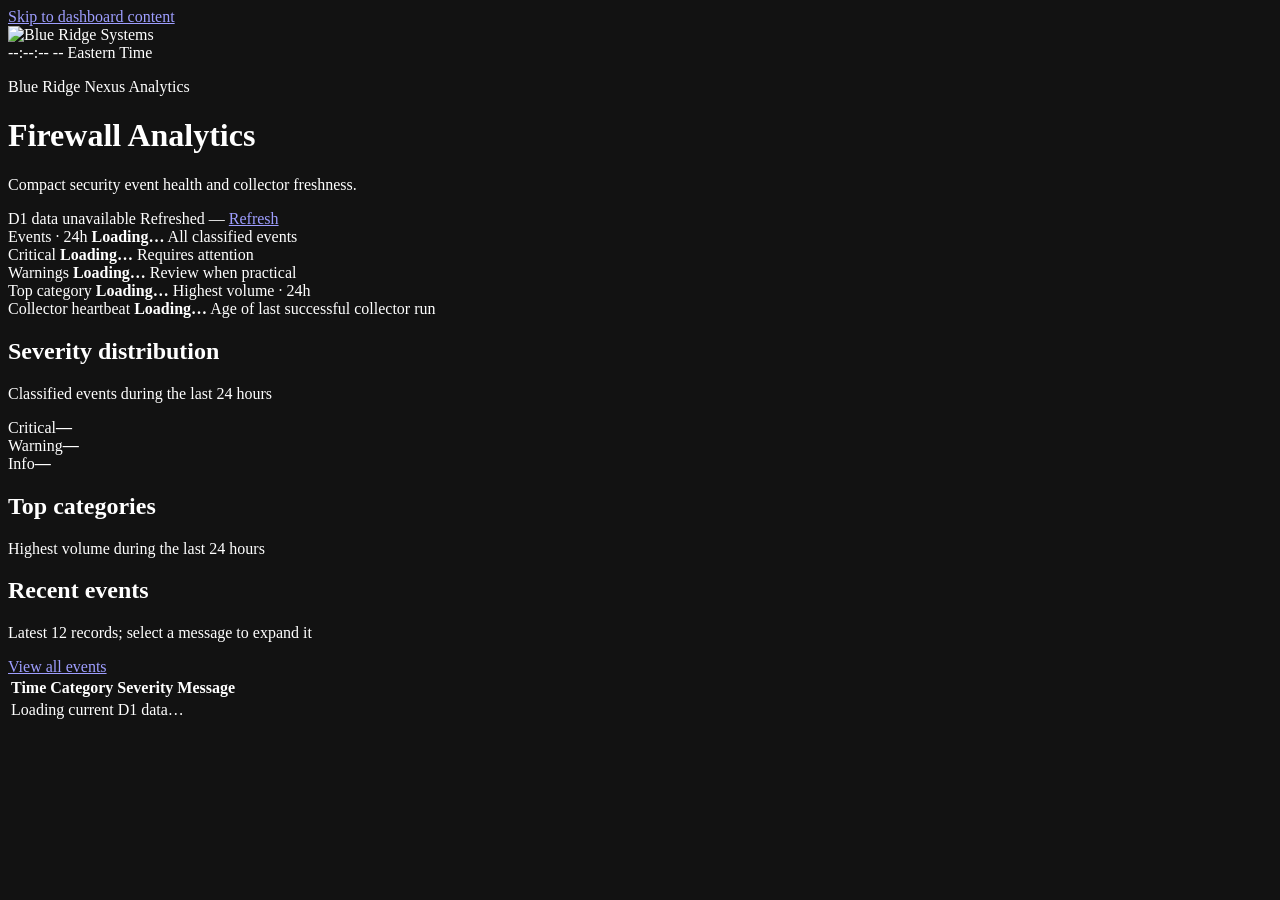
==== commit bf08619d: "Refresh dashboard sites" ====
--- a/analytics-pages/firewall-analytics.html
+++ b/analytics-pages/firewall-analytics.html
@@ -7,8 +7,9 @@
   <title>Firewall Analytics · Blue Ridge Nexus</title>
   <link rel="stylesheet" href="./assets/nexus-analytics.css">
   <script src="./assets/nexus-clock.js" defer></script>
+  <script src="./assets/nexus-d1.js" defer></script>
 </head>
-<body>
+<body data-dashboard="firewall">
   <a class="skip-link" href="#main-content">Skip to dashboard content</a>
   <div class="page-shell">
     <header class="app-header">
@@ -27,33 +28,33 @@
   </div>
 
   <div class="header-status">
-    <span class="status-pill status-healthy">Current</span>
-    <span class="refresh-meta">Refreshed <time datetime="2026-10-01T10:43:48-04:00">10:43:48 AM</time></span>
+    <span class="status-pill status-healthy">Loading D1 data…</span>
+    <span class="refresh-meta">Refreshed <time>—</time></span>
     <a class="refresh-button" href="./">Refresh</a>
   </div>
 </header>
     <main id="main-content" tabindex="-1">
-      
+
 <section class="kpi-grid" aria-label="Firewall key performance indicators">
   <article class="kpi-card">
   <span class="kpi-label">Events · 24h</span>
-  <strong class="kpi-value">1017</strong>
+  <strong class="kpi-value">Loading…</strong>
   <span class="kpi-context">All classified events</span>
 </article><article class="kpi-card kpi-critical">
   <span class="kpi-label">Critical</span>
-  <strong class="kpi-value">0</strong>
+  <strong class="kpi-value">Loading…</strong>
   <span class="kpi-context">Requires attention</span>
 </article><article class="kpi-card kpi-warning">
   <span class="kpi-label">Warnings</span>
-  <strong class="kpi-value">31</strong>
+  <strong class="kpi-value">Loading…</strong>
   <span class="kpi-context">Review when practical</span>
 </article><article class="kpi-card">
   <span class="kpi-label">Top category</span>
-  <strong class="kpi-value">Internal Lan Chatter</strong>
+  <strong class="kpi-value">Loading…</strong>
   <span class="kpi-context">Highest volume · 24h</span>
 </article><article class="kpi-card kpi-healthy">
   <span class="kpi-label">Collector heartbeat</span>
-  <strong class="kpi-value">1h ago</strong>
+  <strong class="kpi-value">Loading…</strong>
   <span class="kpi-context">Age of last successful collector run</span>
 </article>
 </section>
@@ -63,63 +64,30 @@
     <div class="panel-heading">
       <div><h2>Severity distribution</h2><p>Classified events during the last 24 hours</p></div>
     </div>
-    <div class="severity-bar" role="img" aria-label="Critical 0, warning 31, info 986">
-      
-      <span class="severity-segment severity-critical" style="width: 0.000%"></span>
-      
-      <span class="severity-segment severity-warning" style="width: 3.048%"></span>
-      
-      <span class="severity-segment severity-info" style="width: 96.952%"></span>
-      
+    <div class="severity-bar" role="img" aria-label="Severity distribution loading">
+      <span class="severity-segment severity-critical" style="width: 0"></span>
+      <span class="severity-segment severity-warning" style="width: 0"></span>
+      <span class="severity-segment severity-info" style="width: 0"></span>
+
     </div>
     <div class="severity-legend">
-      
-      <div class="legend-item"><span>Critical</span><strong>0</strong></div>
-      
-      <div class="legend-item"><span>Warning</span><strong>31</strong></div>
-      
-      <div class="legend-item"><span>Info</span><strong>986</strong></div>
-      
+
+      <div class="legend-item"><span>Critical</span><strong>—</strong></div>
+      <div class="legend-item"><span>Warning</span><strong>—</strong></div>
+      <div class="legend-item"><span>Info</span><strong>—</strong></div>
+
     </div>
   </article>
 
   <article class="panel">
     <div class="panel-heading"><div><h2>Top categories</h2><p>Highest volume during the last 24 hours</p></div></div>
-    
+
     <ol class="category-list">
-      
-      <li class="category-row">
-        <span class="category-name">Internal Lan Chatter</span>
-        <span class="status-pill status-info">info</span>
-        <strong class="category-count">959</strong>
-      </li>
-      
-      <li class="category-row">
-        <span class="category-name">Dos Attack</span>
-        <span class="status-pill status-warning">warning</span>
-        <strong class="category-count">31</strong>
-      </li>
-      
-      <li class="category-row">
-        <span class="category-name">Other Security</span>
-        <span class="status-pill status-info">info</span>
-        <strong class="category-count">22</strong>
-      </li>
-      
-      <li class="category-row">
-        <span class="category-name">Dhcp</span>
-        <span class="status-pill status-info">info</span>
-        <strong class="category-count">3</strong>
-      </li>
-      
-      <li class="category-row">
-        <span class="category-name">Remote Lan Access</span>
-        <span class="status-pill status-info">info</span>
-        <strong class="category-count">2</strong>
-      </li>
-      
+
+      <li class="category-row"><span class="category-name">Loading from Nexus Pi…</span><span class="status-pill status-info">—</span><strong class="category-count">—</strong></li>
+
     </ol>
-    
+
   </article>
 </section>
 
@@ -128,104 +96,18 @@
     <div><h2>Recent events</h2><p>Latest 12 records; select a message to expand it</p></div>
     <a class="button-link" href="#events">View all events</a>
   </div>
-  
+
   <div class="table-scroll">
     <table>
       <thead><tr><th scope="col">Time</th><th scope="col">Category</th><th scope="col">Severity</th><th scope="col">Message</th></tr></thead>
-      <tbody>
-        
-        <tr>
-          <td class="time-cell"><time datetime="2026-10-01T05:15:36">10/01/2026 05:15:36 AM</time></td>
-          <td>Internal Lan Chatter</td>
-          <td><span class="status-pill status-info">info</span></td>
-          <td class="message-cell"><button class="message-toggle" type="button" aria-expanded="false" title="Expand full message">[UPnP set event: add_nat_rule] from source: 192.168.1.65, Thursday, October 01, 2026 04:32:57</button></td>
-        </tr>
-        
-        <tr>
-          <td class="time-cell"><time datetime="2026-10-01T05:15:36">10/01/2026 05:15:36 AM</time></td>
-          <td>Internal Lan Chatter</td>
-          <td><span class="status-pill status-info">info</span></td>
-          <td class="message-cell"><button class="message-toggle" type="button" aria-expanded="false" title="Expand full message">[UPnP set event: GetExternalIPAddress] from source: 192.168.1.43, Thursday, October 01, 2026 04:29:18</button></td>
-        </tr>
-        
-        <tr>
-          <td class="time-cell"><time datetime="2026-10-01T05:15:36">10/01/2026 05:15:36 AM</time></td>
-          <td>Internal Lan Chatter</td>
-          <td><span class="status-pill status-info">info</span></td>
-          <td class="message-cell"><button class="message-toggle" type="button" aria-expanded="false" title="Expand full message">[UPnP set event: add_nat_rule] from source: 192.168.1.43, Thursday, October 01, 2026 04:29:18</button></td>
-        </tr>
-        
-        <tr>
-          <td class="time-cell"><time datetime="2026-10-01T05:15:36">10/01/2026 05:15:36 AM</time></td>
-          <td>Internal Lan Chatter</td>
-          <td><span class="status-pill status-info">info</span></td>
-          <td class="message-cell"><button class="message-toggle" type="button" aria-expanded="false" title="Expand full message">[UPnP set event: GetExternalIPAddress] from source: 192.168.1.37, Thursday, October 01, 2026 04:27:20</button></td>
-        </tr>
-        
-        <tr>
-          <td class="time-cell"><time datetime="2026-10-01T05:15:36">10/01/2026 05:15:36 AM</time></td>
-          <td>Internal Lan Chatter</td>
-          <td><span class="status-pill status-info">info</span></td>
-          <td class="message-cell"><button class="message-toggle" type="button" aria-expanded="false" title="Expand full message">[UPnP set event: add_nat_rule] from source: 192.168.1.37, Thursday, October 01, 2026 04:27:20</button></td>
-        </tr>
-        
-        <tr>
-          <td class="time-cell"><time datetime="2026-10-01T05:15:36">10/01/2026 05:15:36 AM</time></td>
-          <td>Internal Lan Chatter</td>
-          <td><span class="status-pill status-info">info</span></td>
-          <td class="message-cell"><button class="message-toggle" type="button" aria-expanded="false" title="Expand full message">[UPnP set event: GetExternalIPAddress] from source: 192.168.1.46, Thursday, October 01, 2026 04:22:39</button></td>
-        </tr>
-        
-        <tr>
-          <td class="time-cell"><time datetime="2026-10-01T05:15:36">10/01/2026 05:15:36 AM</time></td>
-          <td>Internal Lan Chatter</td>
-          <td><span class="status-pill status-info">info</span></td>
-          <td class="message-cell"><button class="message-toggle" type="button" aria-expanded="false" title="Expand full message">[UPnP set event: add_nat_rule] from source: 192.168.1.46, Thursday, October 01, 2026 04:22:39</button></td>
-        </tr>
-        
-        <tr>
-          <td class="time-cell"><time datetime="2026-10-01T05:15:36">10/01/2026 05:15:36 AM</time></td>
-          <td>Internal Lan Chatter</td>
-          <td><span class="status-pill status-info">info</span></td>
-          <td class="message-cell"><button class="message-toggle" type="button" aria-expanded="false" title="Expand full message">[UPnP set event: GetExternalIPAddress] from source: 192.168.1.72, Thursday, October 01, 2026 04:22:39</button></td>
-        </tr>
-        
-        <tr>
-          <td class="time-cell"><time datetime="2026-10-01T05:15:36">10/01/2026 05:15:36 AM</time></td>
-          <td>Internal Lan Chatter</td>
-          <td><span class="status-pill status-info">info</span></td>
-          <td class="message-cell"><button class="message-toggle" type="button" aria-expanded="false" title="Expand full message">[UPnP set event: add_nat_rule] from source: 192.168.1.72, Thursday, October 01, 2026 04:22:39</button></td>
-        </tr>
-        
-        <tr>
-          <td class="time-cell"><time datetime="2026-10-01T05:15:36">10/01/2026 05:15:36 AM</time></td>
-          <td>Internal Lan Chatter</td>
-          <td><span class="status-pill status-info">info</span></td>
-          <td class="message-cell"><button class="message-toggle" type="button" aria-expanded="false" title="Expand full message">[UPnP set event: GetExternalIPAddress] from source: 192.168.1.14, Thursday, October 01, 2026 04:20:23</button></td>
-        </tr>
-        
-        <tr>
-          <td class="time-cell"><time datetime="2026-10-01T05:15:36">10/01/2026 05:15:36 AM</time></td>
-          <td>Internal Lan Chatter</td>
-          <td><span class="status-pill status-info">info</span></td>
-          <td class="message-cell"><button class="message-toggle" type="button" aria-expanded="false" title="Expand full message">[UPnP set event: add_nat_rule] from source: 192.168.1.14, Thursday, October 01, 2026 04:20:23</button></td>
-        </tr>
-        
-        <tr>
-          <td class="time-cell"><time datetime="2026-10-01T05:15:36">10/01/2026 05:15:36 AM</time></td>
-          <td>Internal Lan Chatter</td>
-          <td><span class="status-pill status-info">info</span></td>
-          <td class="message-cell"><button class="message-toggle" type="button" aria-expanded="false" title="Expand full message">[UPnP set event: GetExternalIPAddress] from source: 192.168.1.24, Thursday, October 01, 2026 04:14:32</button></td>
-        </tr>
-        
-      </tbody>
+      <tbody><tr><td colspan="4">Loading current D1 data…</td></tr></tbody>
     </table>
   </div>
-  
+
 </section>
 <script src="./assets/firewall.js" defer></script>
 
     </main>
   </div>
 </body>
-</html>+</html>
